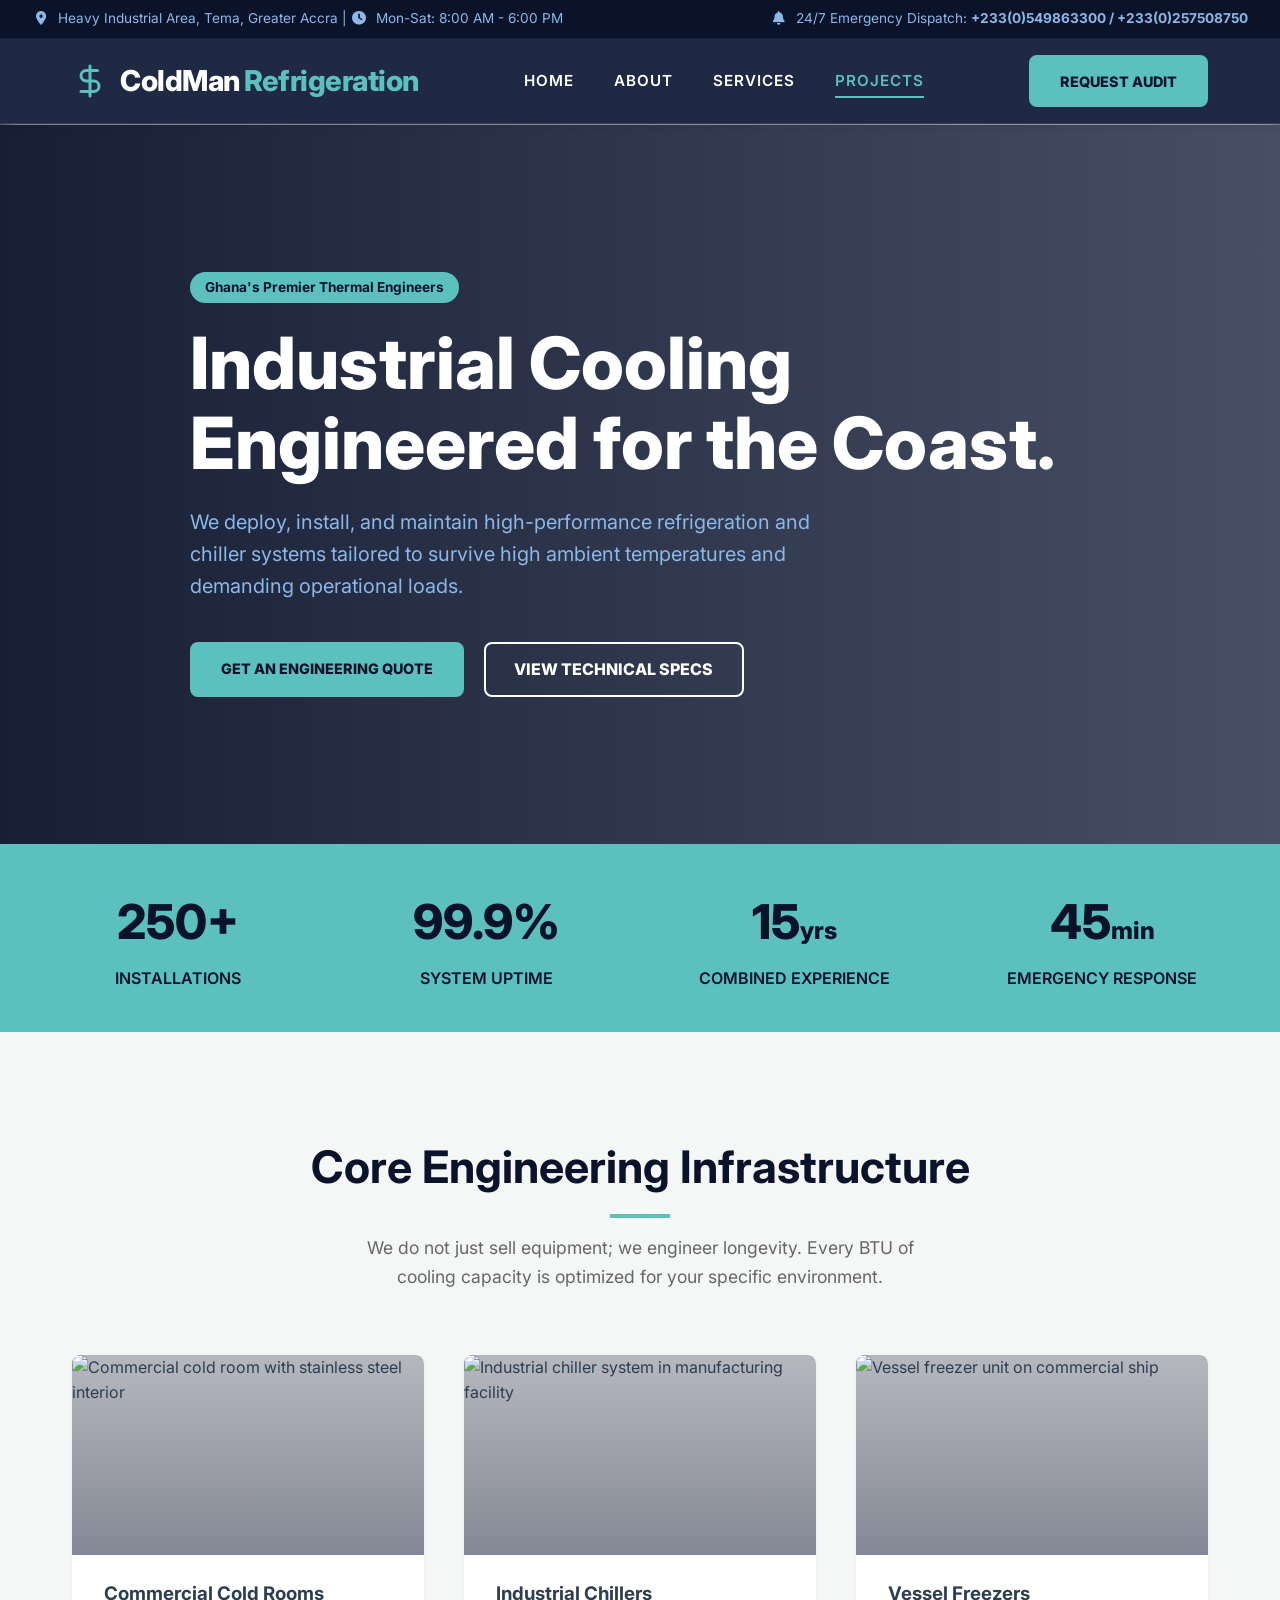
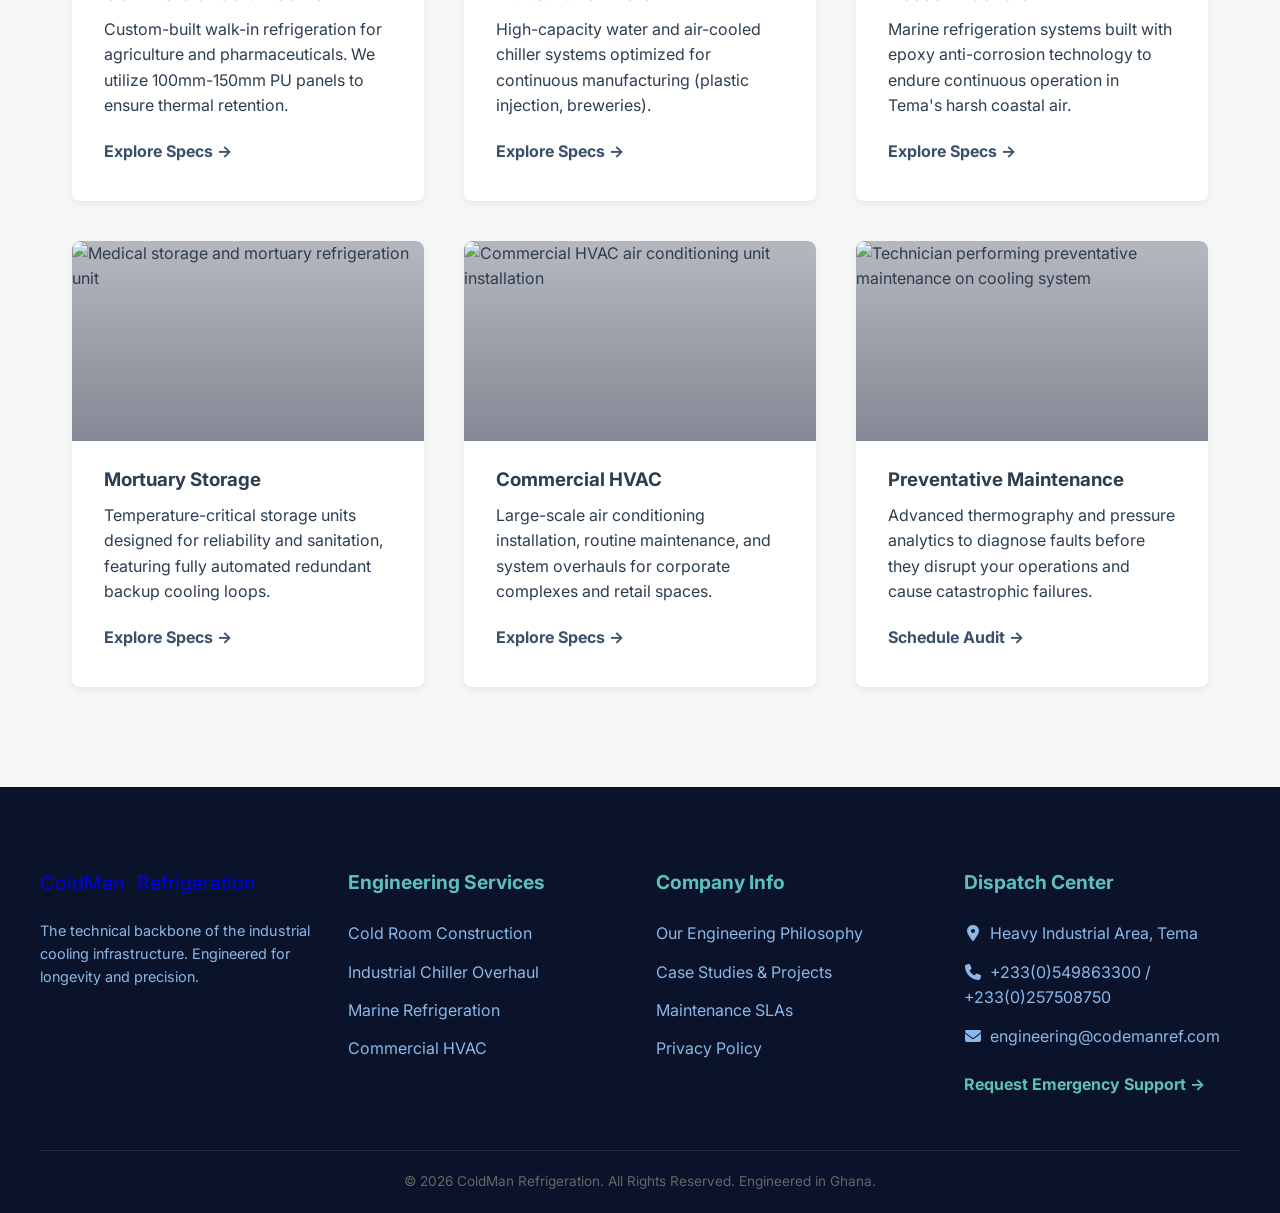
==== index.html @ a2347cdd "changes to the logo and navigation links across all pages to ensure consistency and proper styling. " ====
<!DOCTYPE html>
<html lang="en">
<head>
    <meta charset="UTF-8">
    <meta name="viewport" content="width=device-width, initial-scale=1.0">
    <meta name="description" content="Top-tier commercial cooling and industrial refrigeration engineering in Tema, Ghana.">
    <title>ColdMan Refrigeration | Top-Tier Cooling</title>
    <link rel="stylesheet" href="style.css">
    <link rel="stylesheet" href="https://cdnjs.cloudflare.com/ajax/libs/font-awesome/6.5.1/css/all.min.css">
</head>
<body>

    <div class="topbar">
        <div><i class="fa-solid fa-location-dot inline-icon"></i>Heavy Industrial Area, Tema, Greater Accra | <i class="fa-solid fa-clock inline-icon"></i>Mon-Sat: 8:00 AM - 6:00 PM</div>
        <div><i class="fa-solid fa-bell inline-icon"></i>24/7 Emergency Dispatch: <strong>+233(0)549863300 / +233(0)257508750</strong></div>
    </div>

    <header>
        <div class="nav-container">
            <a href="index.html" class="logo logo-primary">
                <svg class="logo-icon" viewBox="0 0 24 24" fill="none" stroke="var(--highlight)" stroke-width="2" stroke-linecap="round" stroke-linejoin="round"><path d="M12 2v20M17 5H9.5a3.5 3.5 0 0 0 0 7h5a3.5 3.5 0 0 1 0 7H6"/></svg>
                <span class="logo-text">ColdMan<span class="logo-accent">Refrigeration</span></span>
            </a>
            <nav class="nav-links">
                <a href="index.html">Home</a>
                <a href="about.html">About</a>
                <a href="services.html">Services</a>
                <a href="projects.html" class="active">Projects</a>
            </nav>
            <a href="contact.html" class="btn-primary">Request Audit</a>
        </div>
    </header>

    <section class="hero" style="min-height: 80vh; position: relative; display: flex; align-items: center; overflow: hidden;">
        
        <!-- Dark Overlay -->
        <div class="hero-overlay"></div>
        
        <div class="container animate-fade-in" style="padding: 0 2rem; color: var(--text-light); position: relative; z-index: 2;">
            <span style="background: var(--highlight); color: var(--bg-dark); padding: 5px 15px; border-radius: 20px; font-weight: bold; font-size: 0.85rem; margin-bottom: 20px; display: inline-block;">Ghana's Premier Thermal Engineers</span>
            <h1 style="font-size: 4.5rem; line-height: 1.1; font-weight: 800; margin-bottom: 1.5rem; max-width: 900px;">Industrial Cooling Engineered for the Coast.</h1>
            <p style="font-size: 1.25rem; color: var(--text-muted); max-width: 650px; margin-bottom: 2.5rem;">We deploy, install, and maintain high-performance refrigeration and chiller systems tailored to survive high ambient temperatures and demanding operational loads.</p>
            <div style="display: flex; gap: 20px; flex-wrap: wrap;">
                <a href="contact.html" class="btn-primary">Get an Engineering Quote</a>
                <a href="services.html" class="btn-secondary">View Technical Specs</a>
            </div>
        </div>
    </section>

    <section style="background-color: var(--highlight); color: var(--bg-dark); padding: 40px 0;">
        <div class="container grid-4 text-center">
            <div>
                <h2 style="font-size: 3rem; font-weight: 800; margin-bottom: 5px;">250+</h2>
                <p style="font-weight: 600; text-transform: uppercase;">Installations</p>
            </div>
            <div>
                <h2 style="font-size: 3rem; font-weight: 800; margin-bottom: 5px;">99.9%</h2>
                <p style="font-weight: 600; text-transform: uppercase;">System Uptime</p>
            </div>
            <div>
                <h2 style="font-size: 3rem; font-weight: 800; margin-bottom: 5px;">15<span style="font-size: 1.5rem;">yrs</span></h2>
                <p style="font-weight: 600; text-transform: uppercase;">Combined Experience</p>
            </div>
            <div>
                <h2 style="font-size: 3rem; font-weight: 800; margin-bottom: 5px;">45<span style="font-size: 1.5rem;">min</span></h2>
                <p style="font-weight: 600; text-transform: uppercase;">Emergency Response</p>
            </div>
        </div>
    </section>

    <section class="section-padding container">
        <div class="section-header">
            <h2>Core Engineering Infrastructure</h2>
            <p style="color: #666; font-size: 1.1rem; max-width: 600px; margin: 0 auto;">We do not just sell equipment; we engineer longevity. Every BTU of cooling capacity is optimized for your specific environment.</p>
        </div>
        
        <div class="grid-3">
            <article class="service-card service-card-with-image">
                <div class="service-image-wrapper">
                    <img src="https://images.unsplash.com/photo-1584568694244-14fbdf83bd30?ixlib=rb-4.0.3&auto=format&fit=crop&w=500&q=60" alt="Commercial cold room with stainless steel interior">
                </div>
                <h3>Commercial Cold Rooms</h3>
                <p style="flex-grow: 1;">Custom-built walk-in refrigeration for agriculture and pharmaceuticals. We utilize 100mm-150mm PU panels to ensure thermal retention.</p>
                <a href="services.html#coldrooms" style="color: var(--accent-blue); font-weight: bold; text-decoration: none; margin-top: 20px; display: inline-block;">Explore Specs &rarr;</a>
            </article>
            
            <article class="service-card service-card-with-image">
                <div class="service-image-wrapper">
                    <img src="https://images.unsplash.com/photo-1581092916550-e323be2ae537?ixlib=rb-4.0.3&auto=format&fit=crop&w=500&q=60" alt="Industrial chiller system in manufacturing facility">
                </div>
                <h3>Industrial Chillers</h3>
                <p style="flex-grow: 1;">High-capacity water and air-cooled chiller systems optimized for continuous manufacturing (plastic injection, breweries).</p>
                <a href="services.html#chillers" style="color: var(--accent-blue); font-weight: bold; text-decoration: none; margin-top: 20px; display: inline-block;">Explore Specs &rarr;</a>
            </article>
            
            <article class="service-card service-card-with-image">
                <div class="service-image-wrapper">
                    <img src="https://images.unsplash.com/photo-1586834985259-efbb4cef6e2b?ixlib=rb-4.0.3&auto=format&fit=crop&w=500&q=60" alt="Vessel freezer unit on commercial ship">
                </div>
                <h3>Vessel Freezers</h3>
                <p style="flex-grow: 1;">Marine refrigeration systems built with epoxy anti-corrosion technology to endure continuous operation in Tema's harsh coastal air.</p>
                <a href="services.html#marine" style="color: var(--accent-blue); font-weight: bold; text-decoration: none; margin-top: 20px; display: inline-block;">Explore Specs &rarr;</a>
            </article>

            <article class="service-card service-card-with-image">
                <div class="service-image-wrapper">
                    <img src="https://images.unsplash.com/photo-1576091160399-112ba8d25d1d?ixlib=rb-4.0.3&auto=format&fit=crop&w=500&q=60" alt="Medical storage and mortuary refrigeration unit">
                </div>
                <h3>Mortuary Storage</h3>
                <p style="flex-grow: 1;">Temperature-critical storage units designed for reliability and sanitation, featuring fully automated redundant backup cooling loops.</p>
                <a href="services.html#mortuary" style="color: var(--accent-blue); font-weight: bold; text-decoration: none; margin-top: 20px; display: inline-block;">Explore Specs &rarr;</a>
            </article>

            <article class="service-card service-card-with-image">
                <div class="service-image-wrapper">
                    <img src="https://images.unsplash.com/photo-1585771724684-38269d6639fd?ixlib=rb-4.0.3&auto=format&fit=crop&w=500&q=60" alt="Commercial HVAC air conditioning unit installation">
                </div>
                <h3>Commercial HVAC</h3>
                <p style="flex-grow: 1;">Large-scale air conditioning installation, routine maintenance, and system overhauls for corporate complexes and retail spaces.</p>
                <a href="services.html#hvac" style="color: var(--accent-blue); font-weight: bold; text-decoration: none; margin-top: 20px; display: inline-block;">Explore Specs &rarr;</a>
            </article>

            <article class="service-card service-card-with-image">
                <div class="service-image-wrapper">
                    <img src="https://images.unsplash.com/photo-1581092162692-8644c7c60df7?ixlib=rb-4.0.3&auto=format&fit=crop&w=500&q=60" alt="Technician performing preventative maintenance on cooling system">
                </div>
                <h3>Preventative Maintenance</h3>
                <p style="flex-grow: 1;">Advanced thermography and pressure analytics to diagnose faults before they disrupt your operations and cause catastrophic failures.</p>
                <a href="contact.html" style="color: var(--accent-blue); font-weight: bold; text-decoration: none; margin-top: 20px; display: inline-block;">Schedule Audit &rarr;</a>
            </article>
        </div>
    </section>

    <footer class="fat-footer">
        <div class="container grid-4 footer-top">
            <div style="grid-column: span 1;">
                <a href="index.html" class="logo" style="margin-bottom: 20px;">ColdMan<span>Refrigeration</span></a>
                <p style="color: var(--text-muted); font-size: 0.9rem;">The technical backbone of the industrial cooling infrastructure. Engineered for longevity and precision.</p>
            </div>
            
            <div class="footer-lists">
                <h4>Engineering Services</h4>
                <ul>
                    <li><a href="services.html#coldrooms">Cold Room Construction</a></li>
                    <li><a href="services.html#chillers">Industrial Chiller Overhaul</a></li>
                    <li><a href="services.html#marine">Marine Refrigeration</a></li>
                    <li><a href="services.html#hvac">Commercial HVAC</a></li>
                </ul>
            </div>

            <div class="footer-lists">
                <h4>Company Info</h4>
                <ul>
                    <li><a href="about.html">Our Engineering Philosophy</a></li>
                    <li><a href="projects.html">Case Studies & Projects</a></li>
                    <li><a href="terms.html">Maintenance SLAs</a></li>
                    <li><a href="privacy.html">Privacy Policy</a></li>
                </ul>
            </div>

            <div class="footer-lists">
                <h4>Dispatch Center</h4>
                <ul>
                    <li style="color: var(--text-muted);"><i class="fa-solid fa-location-dot inline-icon"></i>Heavy Industrial Area, Tema</li>
                    <li style="color: var(--text-muted);"><i class="fa-solid fa-phone inline-icon"></i>+233(0)549863300 / +233(0)257508750</li>
                    <li style="color: var(--text-muted);"><i class="fa-solid fa-envelope inline-icon"></i>engineering@codemanref.com</li>
                    <li><a href="contact.html" style="color: var(--highlight); font-weight: bold; display: inline-block; margin-top: 10px;">Request Emergency Support &rarr;</a></li>
                </ul>
            </div>
        </div>
        <div class="container text-center" style="font-size: 0.85rem; color: #666;">
            <p>&copy; 2026 ColdMan Refrigeration. All Rights Reserved. Engineered in Ghana.</p>
        </div>
    </footer>

    <script>
        // Hero Image Slider Auto-Rotate
        let currentSlide = 0;
        const slides = document.querySelectorAll('.hero-slide');
        const totalSlides = slides.length;

        function showSlide(n) {
            slides.forEach(slide => slide.classList.remove('active'));
            slides[n].classList.add('active');
        }

        function nextSlide() {
            currentSlide = (currentSlide + 1) % totalSlides;
            showSlide(currentSlide);
        }

        // Initialize first slide as active
        showSlide(0);

        // Auto-rotate every 5 seconds
        setInterval(nextSlide, 5000);
    </script>

</body>
</html>
---- style.css ----
/* ==========================================================================
   ColdMan Refrigeration - Master Stylesheet
   ========================================================================== */

@import url('https://fonts.googleapis.com/css2?family=Inter:wght@300;400;600;800&family=Roboto+Mono:wght@400;700&display=swap');

:root {
    /* Color Palette */
    --bg-dark: #0B132B;
    --bg-panel: #1C2541;
    --accent-blue: #3A506B;
    --highlight: #5BC0BE;
    --highlight-hover: #4eb0ae;
    --text-light: #FFFFFF;
    --text-muted: #8bb8e8;
    --bg-light: #f4f7f6;
    --text-dark: #2c3e50;
    --danger: #e74c3c;
    --success: #2ecc71;

    /* Typography */
    --font-primary: 'Inter', sans-serif;
    --font-mono: 'Roboto Mono', monospace;

    /* Layout & Transitions */
    --transition: all 0.3s cubic-bezier(0.25, 0.8, 0.25, 1);
    --radius: 8px;
    --shadow-sm: 0 4px 6px rgba(0,0,0,0.05);
    --shadow-md: 0 10px 30px rgba(0,0,0,0.1);
}

/* --- Base Reset & Accessibility --- */
*, *::before, *::after {
    margin: 0;
    padding: 0;
    box-sizing: border-box;
}

html {
    scroll-behavior: smooth;
}

body {
    font-family: var(--font-primary);
    background-color: var(--bg-light);
    color: var(--text-dark);
    line-height: 1.6;
    overflow-x: hidden;
}

/* Custom Scrollbar */
::-webkit-scrollbar { width: 10px; }
::-webkit-scrollbar-track { background: var(--bg-light); }
::-webkit-scrollbar-thumb { background: var(--accent-blue); border-radius: 5px; }
::-webkit-scrollbar-thumb:hover { background: var(--bg-panel); }

/* --- Topbar & Navigation --- */
.topbar {
    background-color: var(--bg-dark);
    color: var(--text-muted);
    font-size: 0.85rem;
    padding: 8px 2rem;
    display: flex;
    justify-content: space-between;
    border-bottom: 1px solid rgba(255,255,255,0.05);
}

header {
    background-color: rgba(28, 37, 65, 0.98);
    backdrop-filter: blur(10px);
    position: sticky;
    width: 100%;
    top: 0;
    z-index: 1000;
    border-bottom: 1px solid rgba(255, 255, 255, 0.1);
    box-shadow: var(--shadow-sm);
}

.nav-container {
    max-width: 1200px;
    margin: 0 auto;
    padding: 1rem 2rem;
    display: flex;
    justify-content: space-between;
    align-items: center;
    gap: 1.5rem;
}

/* --- Logo Styling --- */
.logo {
    display: flex;
    align-items: center;
    gap: 0.75rem;
    text-decoration: none;
    transition: var(--transition);
    flex-shrink: 0;
}

.logo-primary {
    font-size: 1.8rem;
    font-weight: 800;
    color: var(--text-light);
    letter-spacing: -0.5px;
}

.logo:hover {
    opacity: 0.85;
}

.logo-icon {
    width: 36px;
    height: 36px;
    flex-shrink: 0;
    display: flex;
    align-items: center;
    justify-content: center;
}

.logo-text {
    display: flex;
    align-items: center;
    white-space: nowrap;
}

.logo-accent {
    color: var(--highlight);
    margin-left: 0.3rem;
}

/* Image-based logo support */
.header-logo {
    max-height: 50px;
    width: auto;
    object-fit: contain;
    display: block;
}

.nav-links {
    display: flex;
    gap: 2.5rem;
}

.nav-links a {
    color: var(--text-light);
    text-decoration: none;
    font-weight: 600;
    font-size: 0.95rem;
    text-transform: uppercase;
    letter-spacing: 1px;
    position: relative;
    transition: var(--transition);
}

.nav-links a::after {
    content: '';
    position: absolute;
    width: 0;
    height: 2px;
    bottom: -5px;
    left: 0;
    background-color: var(--highlight);
    transition: var(--transition);
}

.nav-links a:hover::after, .nav-links a.active::after { width: 100%; }
.nav-links a:hover, .nav-links a.active { color: var(--highlight); }

/* --- Buttons --- */
.btn-primary {
    background-color: var(--highlight);
    color: var(--bg-dark);
    padding: 0.8rem 1.8rem;
    border-radius: var(--radius);
    text-decoration: none;
    font-weight: 800;
    text-transform: uppercase;
    font-size: 0.9rem;
    transition: var(--transition);
    border: 2px solid var(--highlight);
    cursor: pointer;
    display: inline-block;
}

.btn-primary:hover {
    background-color: transparent;
    color: var(--highlight);
    transform: translateY(-2px);
    box-shadow: 0 4px 15px rgba(91, 192, 190, 0.3);
}

.btn-secondary {
    background-color: transparent;
    color: var(--text-light);
    padding: 0.8rem 1.8rem;
    border-radius: var(--radius);
    text-decoration: none;
    font-weight: 800;
    text-transform: uppercase;
    border: 2px solid var(--text-light);
    transition: var(--transition);
}

.btn-secondary:hover {
    background-color: var(--text-light);
    color: var(--bg-dark);
}
.inline-icon {
    display: inline-block;
    width: 1.1rem;
    margin-right: 0.5rem;
    text-align: center;
}
/* --- Layout & Utilities --- */
.section-padding { padding: 100px 2rem; }
.container { max-width: 1200px; margin: 0 auto; }
.text-center { text-align: center; }
.mt-2 { margin-top: 2rem; }
.mb-2 { margin-bottom: 2rem; }

.section-header {
    text-align: center;
    margin-bottom: 4rem;
    max-width: 800px;
    margin-left: auto;
    margin-right: auto;
}

.section-header h2 {
    font-size: 2.8rem;
    color: var(--bg-dark);
    margin-bottom: 1rem;
    position: relative;
    padding-bottom: 15px;
}

.section-header h2::after {
    content: '';
    position: absolute;
    bottom: 0;
    left: 50%;
    transform: translateX(-50%);
    width: 60px;
    height: 4px;
    background-color: var(--highlight);
}

/* --- Grids & Cards --- */
.grid-2 { display: grid; grid-template-columns: repeat(2, 1fr); gap: 3rem; }
.grid-3 { display: grid; grid-template-columns: repeat(auto-fit, minmax(320px, 1fr)); gap: 2.5rem; align-items: start; justify-items: stretch; }
.grid-4 { display: grid; grid-template-columns: repeat(auto-fit, minmax(250px, 1fr)); gap: 2rem; }

.project-image-wrapper {
    overflow: hidden;
    border-radius: var(--radius);
    position: relative;
}

.project-image-wrapper img {
    width: 100%;
    height: auto;
    display: block;
    object-fit: cover;
}

.services-grid {
    display: flex;
    gap: 50px;
    align-items: flex-start;
}

.service-card {
    background: #ffffff;
    padding: 3rem 2rem;
    border-radius: var(--radius);
    box-shadow: var(--shadow-sm);
    transition: var(--transition);
    border-bottom: 4px solid transparent;
    height: 100%;
    display: flex;
    flex-direction: column;
}

.service-card:hover {
    transform: translateY(-10px);
    border-bottom: 4px solid var(--highlight);
    box-shadow: var(--shadow-md);
}

.service-icon {
    font-size: 3.5rem;
    margin-bottom: 1.5rem;
    color: var(--accent-blue);
}

/* --- Service Cards with Images --- */
.service-card-with-image {
    padding: 0;
    overflow: hidden;
    display: flex;
    flex-direction: column;
}

.service-image-wrapper {
    width: 100%;
    height: 200px;
    overflow: hidden;
    border-radius: var(--radius) var(--radius) 0 0;
    display: flex;
    align-items: center;
    justify-content: center;
    background: linear-gradient(to bottom, rgba(11, 19, 43, 0.3), rgba(11, 19, 43, 0.5));
}

.service-image-wrapper img {
    width: 100%;
    height: 100%;
    object-fit: cover;
    transition: var(--transition);
}

.service-card-with-image:hover .service-image-wrapper img {
    transform: scale(1.08);
}

.service-card-with-image h3,
.service-card-with-image p,
.service-card-with-image a {
    padding-left: 2rem;
    padding-right: 2rem;
}

.service-card-with-image h3 {
    padding-top: 1.5rem;
    padding-bottom: 0.5rem;
}

.service-card-with-image p {
    padding-bottom: 0;
}

.service-card-with-image a {
    padding-bottom: 2rem;
}

/* --- Tables (For Technical Specs) --- */
.tech-table {
    width: 100%;
    border-collapse: collapse;
    margin: 2rem 0;
    background: white;
    box-shadow: var(--shadow-sm);
    border-radius: var(--radius);
    overflow: hidden;
}

.tech-table th, .tech-table td {
    padding: 15px 20px;
    text-align: left;
    border-bottom: 1px solid #eee;
}

.tech-table th {
    background-color: var(--bg-dark);
    color: white;
    font-weight: 600;
}

.tech-table tr:hover { background-color: #f9fcfb; }

/* --- Fat Footer --- */
.fat-footer {
    background-color: var(--bg-dark);
    color: var(--text-light);
    padding: 80px 2rem 20px;
}

.footer-top { border-bottom: 1px solid rgba(255,255,255,0.1); padding-bottom: 40px; margin-bottom: 20px; }
.footer-lists h4 { color: var(--highlight); margin-bottom: 1.5rem; font-size: 1.2rem; }
.footer-lists ul { list-style: none; }
.footer-lists li { margin-bottom: 0.8rem; }
.footer-lists a { color: var(--text-muted); text-decoration: none; transition: var(--transition); }
.footer-lists a:hover { color: var(--highlight); padding-left: 5px; }

/* Ensure footer columns are equal width and content wraps correctly */
.fat-footer .grid-4 { grid-template-columns: repeat(4, 1fr); }
.fat-footer .grid-4 > div { min-width: 0; }
.fat-footer .logo { font-size: 1.25rem; margin-bottom: 0.6rem; }

/* --- Hero Slider --- */
.hero-slider {
    position: absolute;
    top: 0;
    left: 0;
    width: 100%;
    height: 100%;
    z-index: 1;
}

.hero-slide {
    position: absolute;
    top: 0;
    left: 0;
    width: 100%;
    height: 100%;
    object-fit: cover;
    opacity: 0;
    transition: opacity 1s ease-in-out;
}

.hero-slide.active {
    opacity: 1;
}

.hero-overlay {
    position: absolute;
    top: 0;
    left: 0;
    width: 100%;
    height: 100%;
    background: linear-gradient(to right, rgba(11, 19, 43, 0.95), rgba(28, 37, 65, 0.8));
    z-index: 1;
}

/* --- Animations --- */
@keyframes fadeIn {
    from { opacity: 0; transform: translateY(20px); }
    to { opacity: 1; transform: translateY(0); }
}

.animate-fade-in {
    animation: fadeIn 1s cubic-bezier(0.25, 0.8, 0.25, 1) forwards;
}

/* --- Responsive Media Queries --- */
@media (max-width: 992px) {
    .logo-primary { font-size: 1.5rem; }
    .logo-icon { width: 32px; height: 32px; }
    .grid-2, .grid-3, .grid-4 { grid-template-columns: 1fr; }
    .section-padding { padding: 70px 1.5rem; }
    .hero { min-height: 65vh; }
    .hero h1 { font-size: 3rem !important; max-width: 100% !important; }
    .hero p { font-size: 1rem !important; max-width: 100% !important; }
    .service-card { padding: 2rem 1.5rem; }
    .service-card h3 { font-size: 1.4rem; }
    .tech-table th, .tech-table td { padding: 12px 14px; }
}

@media (max-width: 768px) {
    .topbar {
        flex-direction: column;
        text-align: center;
        gap: 10px;
        padding: 12px 1rem;
    }

    header .nav-container {
        flex-direction: column;
        align-items: stretch;
        gap: 1rem;
        padding: 1rem;
    }

    .logo-primary {
        font-size: 1.3rem;
        justify-content: center;
    }

    .logo-icon { width: 28px; height: 28px; }

    .logo {
        justify-content: center;
        width: 100%;
    }

    .nav-links {
        display: flex;
        flex-wrap: wrap;
        justify-content: center;
        gap: 0.5rem;
        width: 100%;
        padding: 0;
        margin: 0;
    }

    .nav-links a {
        font-size: 0.9rem;
        padding: 0.55rem 0.75rem;
        border-radius: 999px;
        background: rgba(255,255,255,0.08);
        white-space: nowrap;
    }

    .nav-links a:hover,
    .nav-links a.active {
        background: rgba(91, 192, 190, 0.15);
    }

    .btn-primary,
    .btn-secondary {
        width: 100%;
        text-align: center;
        padding-left: 0;
        padding-right: 0;
    }

    .section-header h2 { font-size: 2rem; }
    .section-header { margin-bottom: 2.5rem; }

    .hero { min-height: 60vh; padding-top: 1rem; padding-bottom: 1rem; }
    .hero-overlay { background: linear-gradient(to top, rgba(11, 19, 43, 0.95), rgba(28, 37, 65, 0.6)); }

    .hero .container { padding: 0 1rem; }
    .hero h1,
    .hero p,
    .section-header p,
    .service-card p,
    .footer-lists li {
        word-break: break-word;
        overflow-wrap: break-word;
    }

    .grid-3 { grid-template-columns: 1fr; gap: 2rem; }
    .grid-3 > article { align-self: stretch; }
    .services-grid { flex-direction: column; gap: 1.5rem; }

    .service-image-wrapper { height: 180px; }

    .fat-footer .grid-4 { grid-template-columns: 1fr; gap: 1.5rem; }
    .fat-footer { padding: 60px 1rem 20px; }
    .footer-top { display: grid; grid-template-columns: 1fr; gap: 2rem; border-bottom: none; padding-bottom: 0; margin-bottom: 0; }
    .fat-footer .logo { margin-bottom: 0.75rem; }
}

@media (max-width: 576px) {
    .logo-primary { font-size: 1.1rem; }
    .logo-icon { width: 24px; height: 24px; }
    .logo-text { font-size: 0.9rem; }
    .nav-links { gap: 0.4rem; }
    .nav-links a { font-size: 0.82rem; padding: 0.5rem 0.7rem; }
    .section-padding { padding: 55px 0.9rem; }
    .hero h1 { font-size: 2.2rem !important; line-height: 1.1; }
    .hero p { font-size: 0.95rem !important; }
    .section-header h2 { font-size: 1.8rem; }
    .grid-2, .grid-3, .grid-4 { gap: 1.25rem; }
    .service-card { padding: 1.3rem 1rem; }
    .service-card h3 { font-size: 1.25rem; }
    .service-image-wrapper { height: 160px; }
    .service-card-with-image h3,
    .service-card-with-image p,
    .service-card-with-image a { padding-left: 1rem; padding-right: 1rem; }
    .footer-lists h4 { font-size: 1.05rem; }
    .fat-footer { padding: 50px 0.9rem 20px; }
    .footer-top { gap: 1.25rem; }
    .footer-lists ul { padding-left: 0; }
}
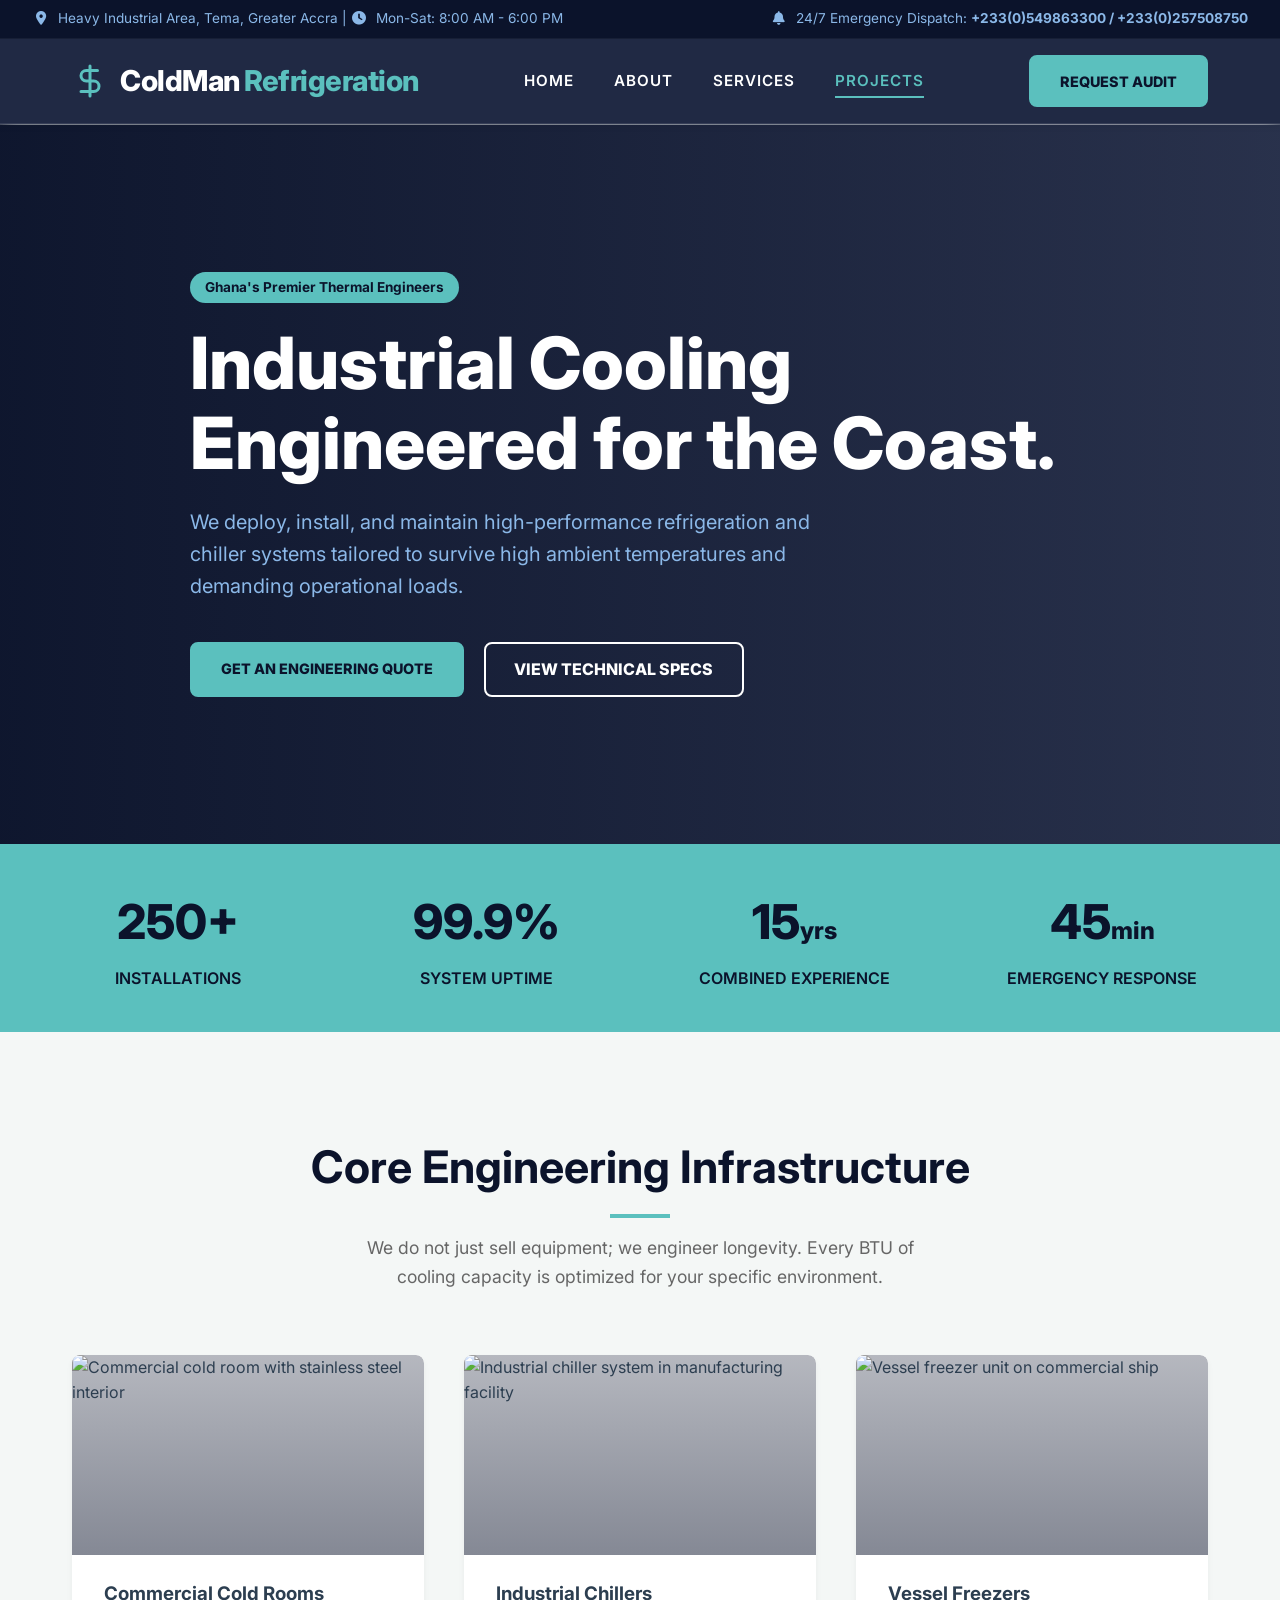
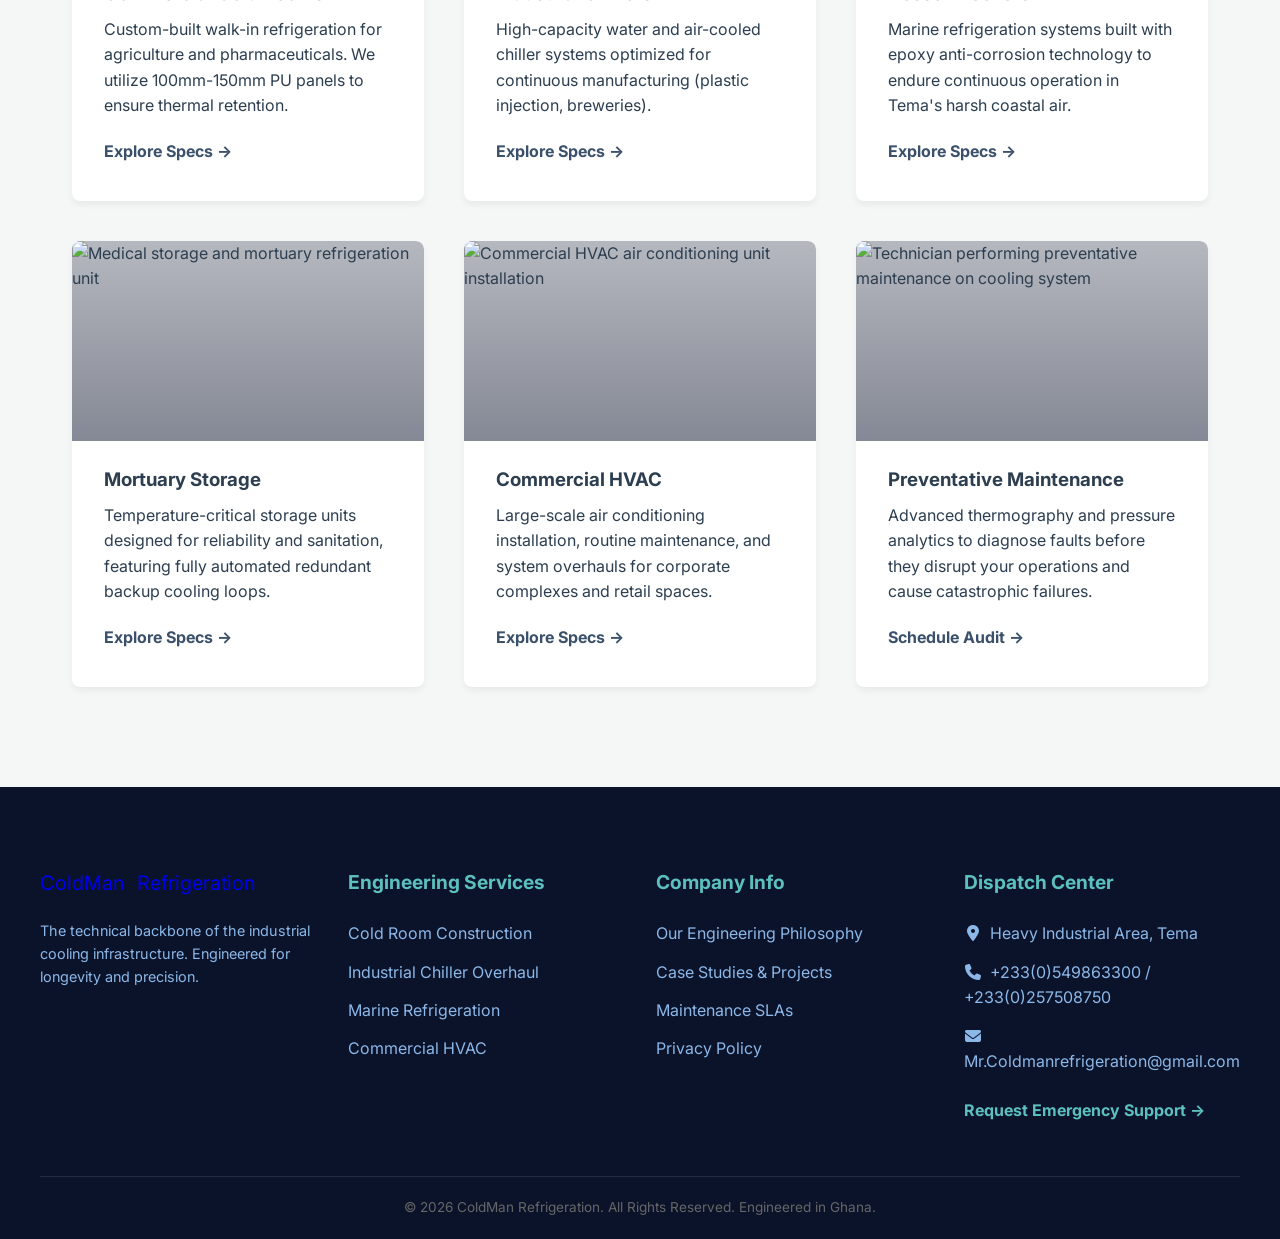
==== commit 42fbab40: "Email info changes" ====
--- a/index.html
+++ b/index.html
@@ -31,7 +31,7 @@
         </div>
     </header>
 
-    <section class="hero" style="min-height: 80vh; position: relative; display: flex; align-items: center; overflow: hidden;">
+    <section class="hero" style="min-height: 80vh; position: relative; display: flex; align-items: center; overflow: hidden; background: linear-gradient(to right, rgba(11, 19, 43, 0.7), rgba(28, 37, 65, 0.7)), url('https://images.unsplash.com/photo-1581092160562-40aa08e78837?ixlib=rb-4.0.3&auto=format&fit=crop&w=1920&q=80') center/cover; background-repeat: no-repeat; background-position: center;">
         
         <!-- Dark Overlay -->
         <div class="hero-overlay"></div>
@@ -163,7 +163,7 @@
                 <ul>
                     <li style="color: var(--text-muted);"><i class="fa-solid fa-location-dot inline-icon"></i>Heavy Industrial Area, Tema</li>
                     <li style="color: var(--text-muted);"><i class="fa-solid fa-phone inline-icon"></i>+233(0)549863300 / +233(0)257508750</li>
-                    <li style="color: var(--text-muted);"><i class="fa-solid fa-envelope inline-icon"></i>engineering@codemanref.com</li>
+                    <li style="color: var(--text-muted);"><i class="fa-solid fa-envelope inline-icon"></i>Mr.Coldmanrefrigeration@gmail.com</li>
                     <li><a href="contact.html" style="color: var(--highlight); font-weight: bold; display: inline-block; margin-top: 10px;">Request Emergency Support &rarr;</a></li>
                 </ul>
             </div>
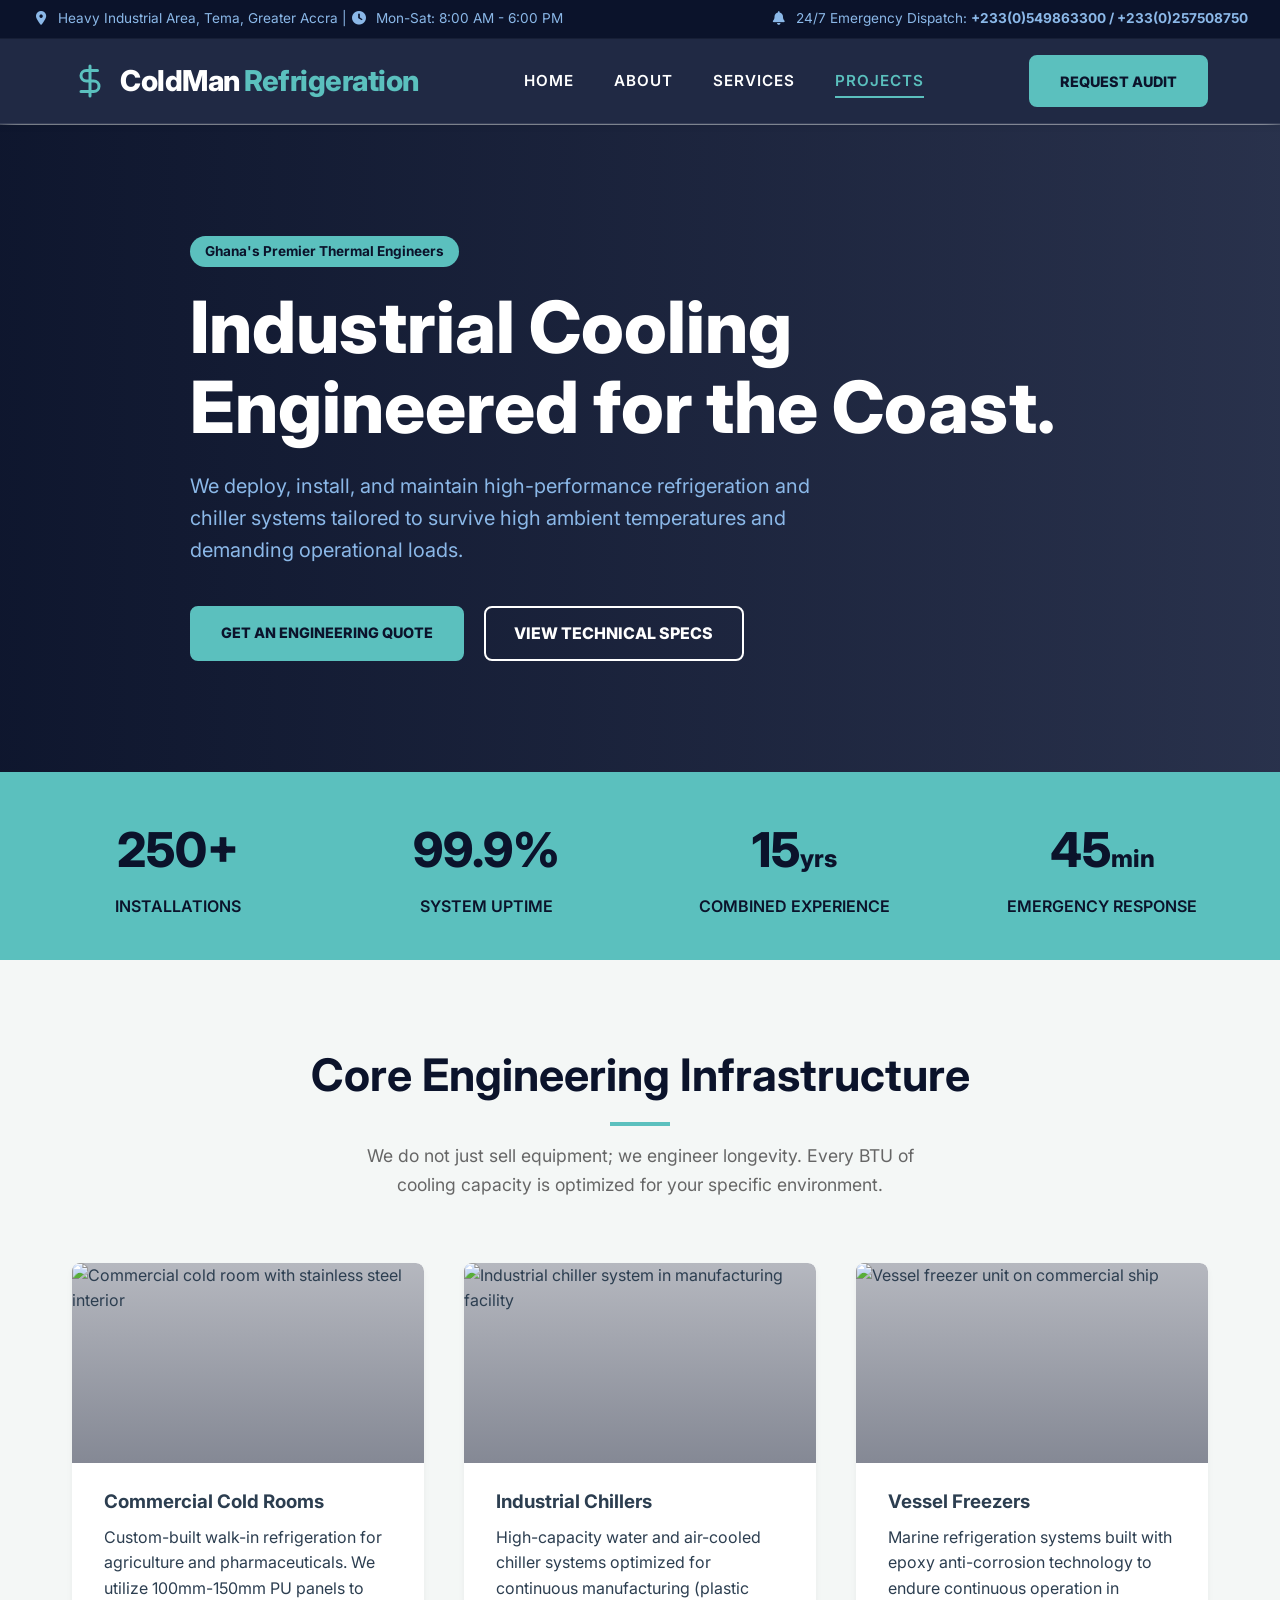
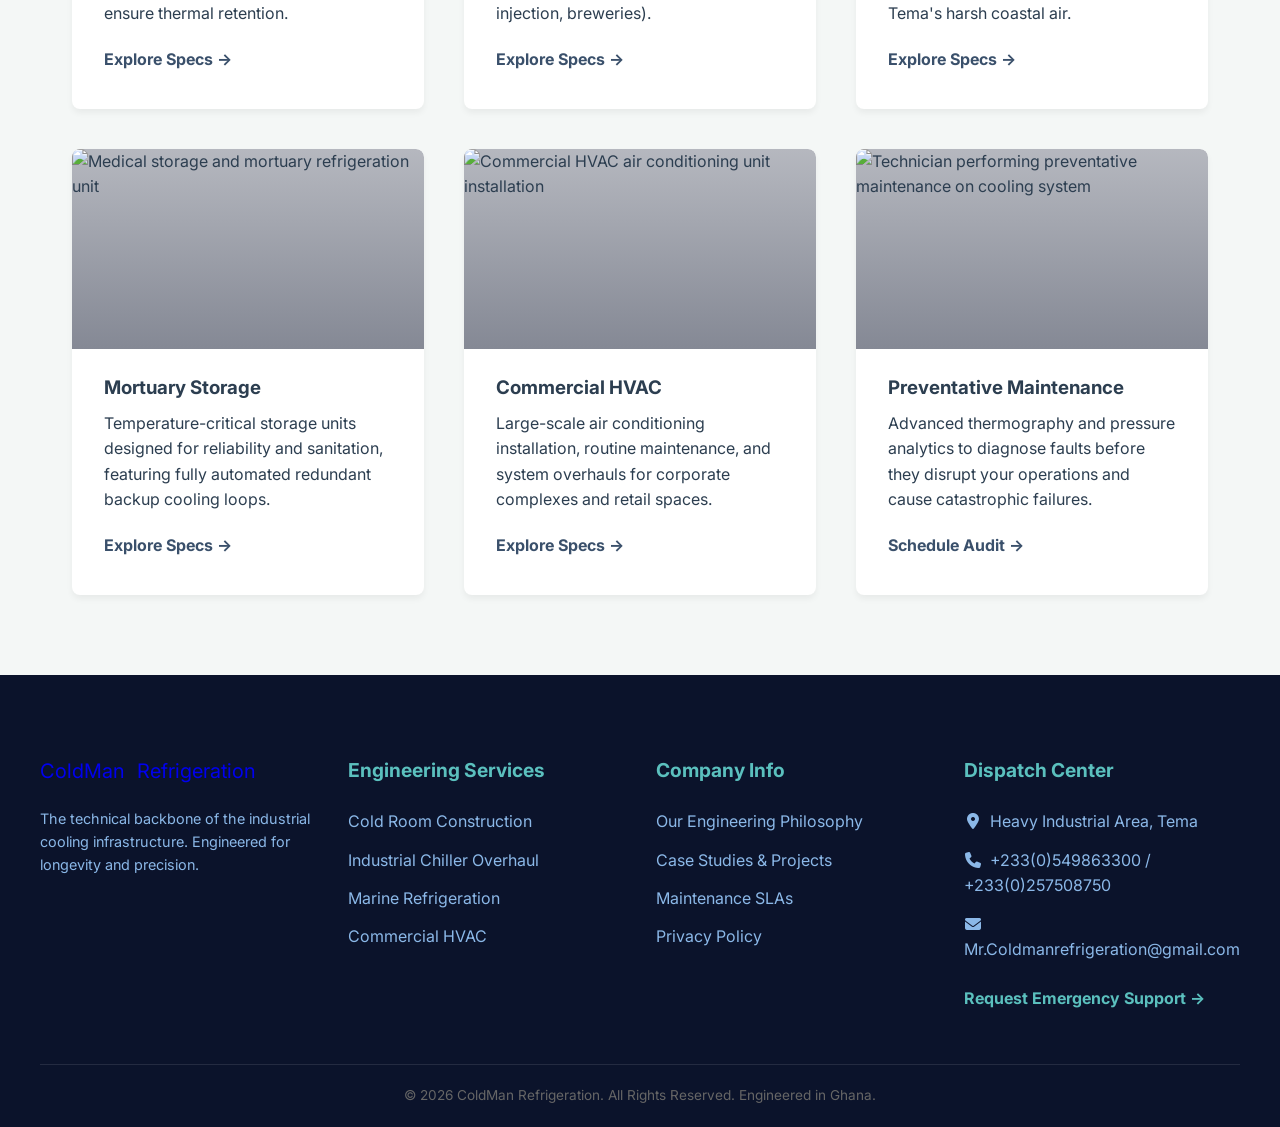
==== commit 6ec68f29: "refined styling" ====
--- a/index.html
+++ b/index.html
@@ -31,7 +31,7 @@
         </div>
     </header>
 
-    <section class="hero" style="min-height: 80vh; position: relative; display: flex; align-items: center; overflow: hidden; background: linear-gradient(to right, rgba(11, 19, 43, 0.7), rgba(28, 37, 65, 0.7)), url('https://images.unsplash.com/photo-1581092160562-40aa08e78837?ixlib=rb-4.0.3&auto=format&fit=crop&w=1920&q=80') center/cover; background-repeat: no-repeat; background-position: center;">
+    <section class="hero" style="background: linear-gradient(to right, rgba(11, 19, 43, 0.7), rgba(28, 37, 65, 0.7)), url('https://images.unsplash.com/photo-1581092160562-40aa08e78837?ixlib=rb-4.0.3&auto=format&fit=crop&w=1920&q=80') center/cover; background-repeat: no-repeat; background-position: center;">
         
         <!-- Dark Overlay -->
         <div class="hero-overlay"></div>
@@ -174,26 +174,36 @@
     </footer>
 
     <script>
-        // Hero Image Slider Auto-Rotate
-        let currentSlide = 0;
-        const slides = document.querySelectorAll('.hero-slide');
-        const totalSlides = slides.length;
-
-        function showSlide(n) {
-            slides.forEach(slide => slide.classList.remove('active'));
-            slides[n].classList.add('active');
-        }
-
-        function nextSlide() {
-            currentSlide = (currentSlide + 1) % totalSlides;
-            showSlide(currentSlide);
-        }
-
-        // Initialize first slide as active
-        showSlide(0);
-
-        // Auto-rotate every 5 seconds
-        setInterval(nextSlide, 5000);
+        // Hero Image Slider Auto-Rotate (guarded)
+        (function(){
+            const slides = document.querySelectorAll('.hero-slide');
+            const totalSlides = slides.length;
+            if (!totalSlides) return; // nothing to do
+
+            let currentSlide = 0;
+
+            function showSlide(n) {
+                slides.forEach(slide => slide.classList.remove('active'));
+                if (slides[n]) slides[n].classList.add('active');
+            }
+
+            function nextSlide() {
+                currentSlide = (currentSlide + 1) % totalSlides;
+                showSlide(currentSlide);
+            }
+
+                // Initialize first slide as active
+                showSlide(0);
+
+                // Auto-rotate only when there's more than one slide
+                if (totalSlides > 1) setInterval(nextSlide, 5000);
+        
+                // Apply theme preview if requested via URL (?theme=freeze)
+                try {
+                    const params = new URLSearchParams(window.location.search);
+                    if (params.get('theme') === 'freeze') document.body.classList.add('freeze-theme');
+                } catch(e) {}
+        })();
     </script>
 
 </body>
--- a/style.css
+++ b/style.css
@@ -28,6 +28,30 @@
     --shadow-sm: 0 4px 6px rgba(0,0,0,0.05);
     --shadow-md: 0 10px 30px rgba(0,0,0,0.1);
 }
+
+    /* --- Freezing / Frost Theme (apply by adding `freeze-theme` to the body) --- */
+    .freeze-theme {
+        --bg-dark: #071428;
+        --bg-panel: #0f2a3f;
+        --accent-blue: #5fb6d6;
+        --highlight: #bfeefb;
+        --highlight-hover: #9fe4f3;
+        --text-light: #f7feff;
+        --text-muted: #9fcbe0;
+        --bg-light: #eaf6fb;
+    }
+
+    /* Subtle frost vignette when freeze-theme is active */
+    .freeze-theme body::before,
+    .freeze-theme::before {
+        content: '';
+        position: fixed;
+        inset: 0;
+        pointer-events: none;
+        background-image: radial-gradient(ellipse at top left, rgba(255,255,255,0.03), transparent 25%), radial-gradient(ellipse at bottom right, rgba(255,255,255,0.02), transparent 20%);
+        mix-blend-mode: screen;
+        z-index: 9998;
+    }
 
 /* --- Base Reset & Accessibility --- */
 *, *::before, *::after {
@@ -212,6 +236,7 @@
 }
 /* --- Layout & Utilities --- */
 .section-padding { padding: 100px 2rem; }
+.section-padding { padding: 80px 2rem; }
 .container { max-width: 1200px; margin: 0 auto; }
 .text-center { text-align: center; }
 .mt-2 { margin-top: 2rem; }
@@ -395,6 +420,14 @@
     height: 100%;
     z-index: 1;
 }
+    .hero-slider {
+        position: absolute;
+        top: 0;
+        left: 0;
+        width: 100%;
+        height: 100%;
+        z-index: 0;
+    }
 
 .hero-slide {
     position: absolute;
@@ -406,6 +439,17 @@
     opacity: 0;
     transition: opacity 1s ease-in-out;
 }
+    .hero-slide {
+        position: absolute;
+        top: 0;
+        left: 0;
+        width: 100%;
+        height: 100%;
+        opacity: 0;
+        transition: opacity 1s ease-in-out;
+        background-size: cover;
+        background-position: center;
+    }
 
 .hero-slide.active {
     opacity: 1;
@@ -420,6 +464,31 @@
     background: linear-gradient(to right, rgba(11, 19, 43, 0.95), rgba(28, 37, 65, 0.8));
     z-index: 1;
 }
+    .hero-overlay {
+        position: absolute;
+        top: 0;
+        left: 0;
+        width: 100%;
+        height: 100%;
+        background: linear-gradient(to right, rgba(11, 19, 43, 0.95), rgba(28, 37, 65, 0.8));
+        z-index: 1;
+        pointer-events: none;
+    }
+
+    /* Base hero layout: prefer CSS-based backgrounds; inline styles still work */
+    .hero {
+        min-height: 72vh;
+        position: relative;
+        display: flex;
+        align-items: center;
+        overflow: hidden;
+        background-size: cover;
+        background-position: center;
+        background-repeat: no-repeat;
+        padding-top: 3.5rem;
+        padding-bottom: 3.5rem;
+    }
+    .hero .container { position: relative; z-index: 2; }
 
 /* --- Animations --- */
 @keyframes fadeIn {
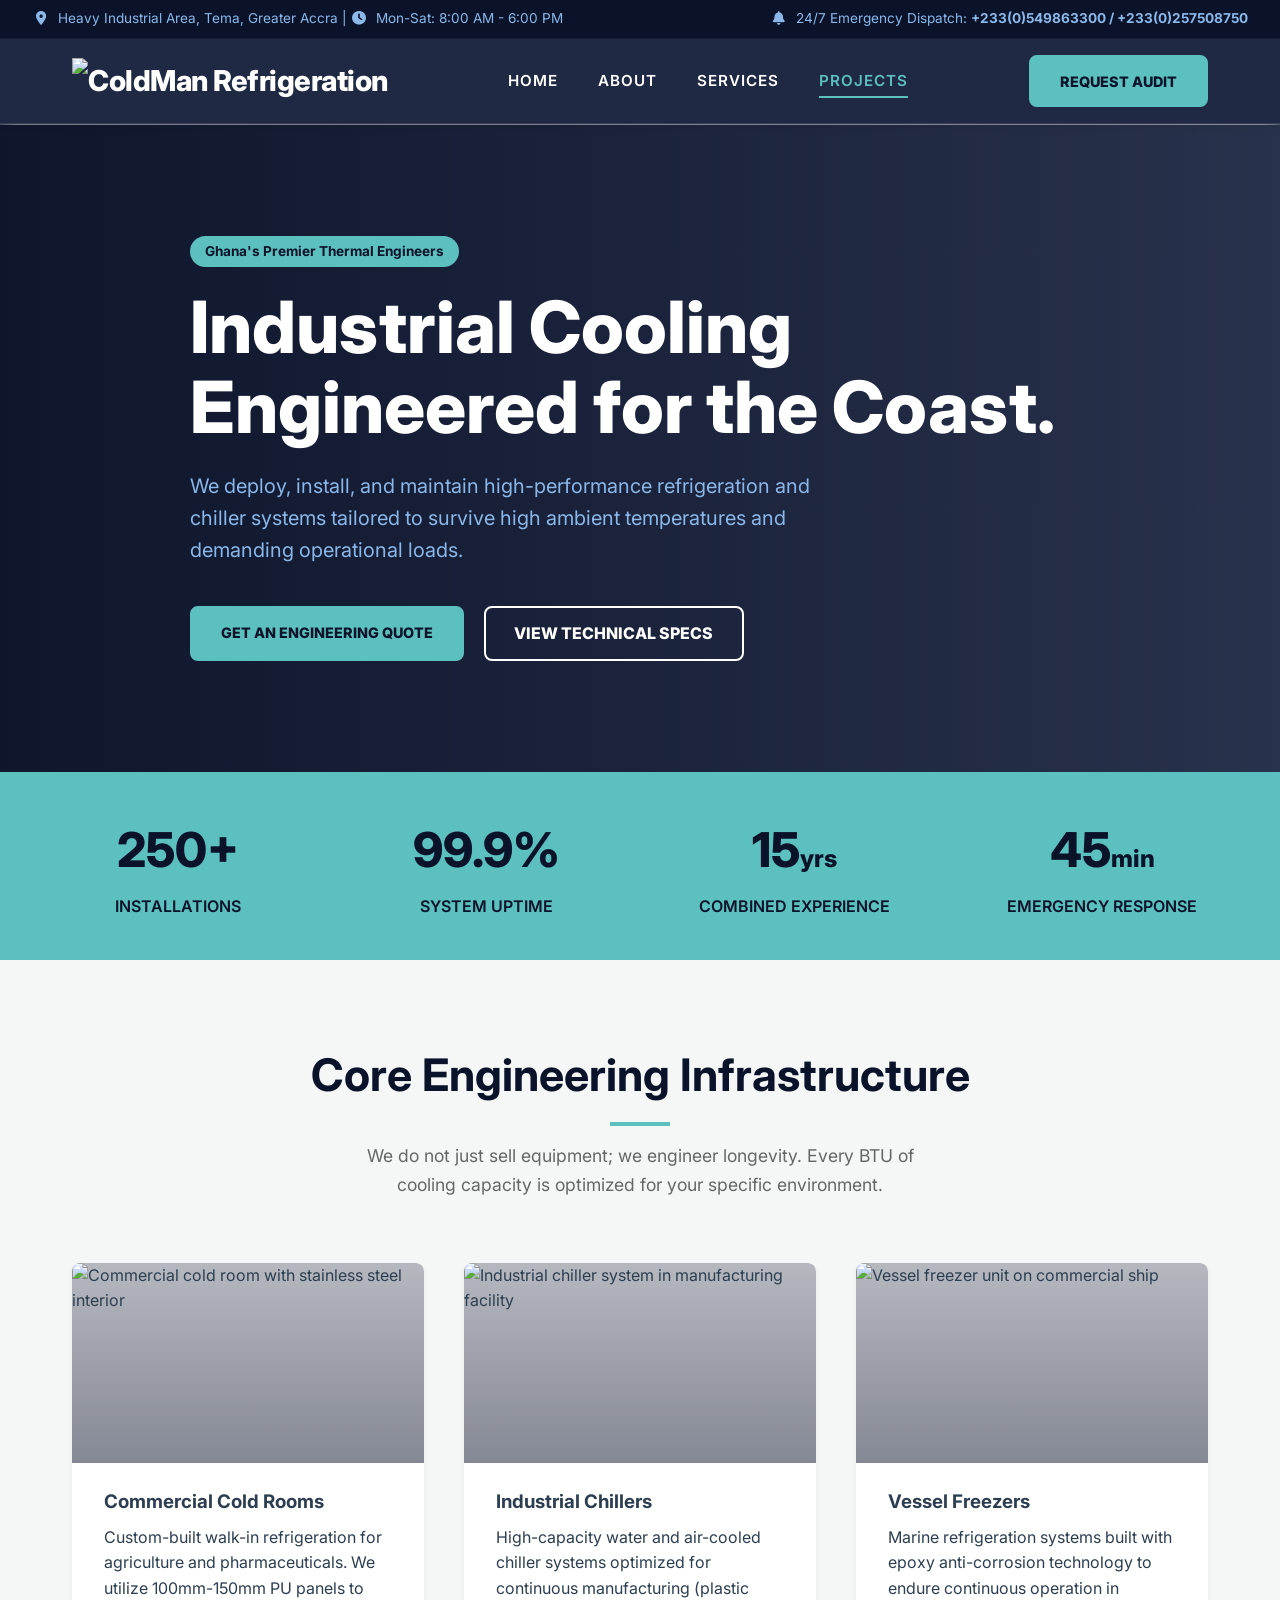
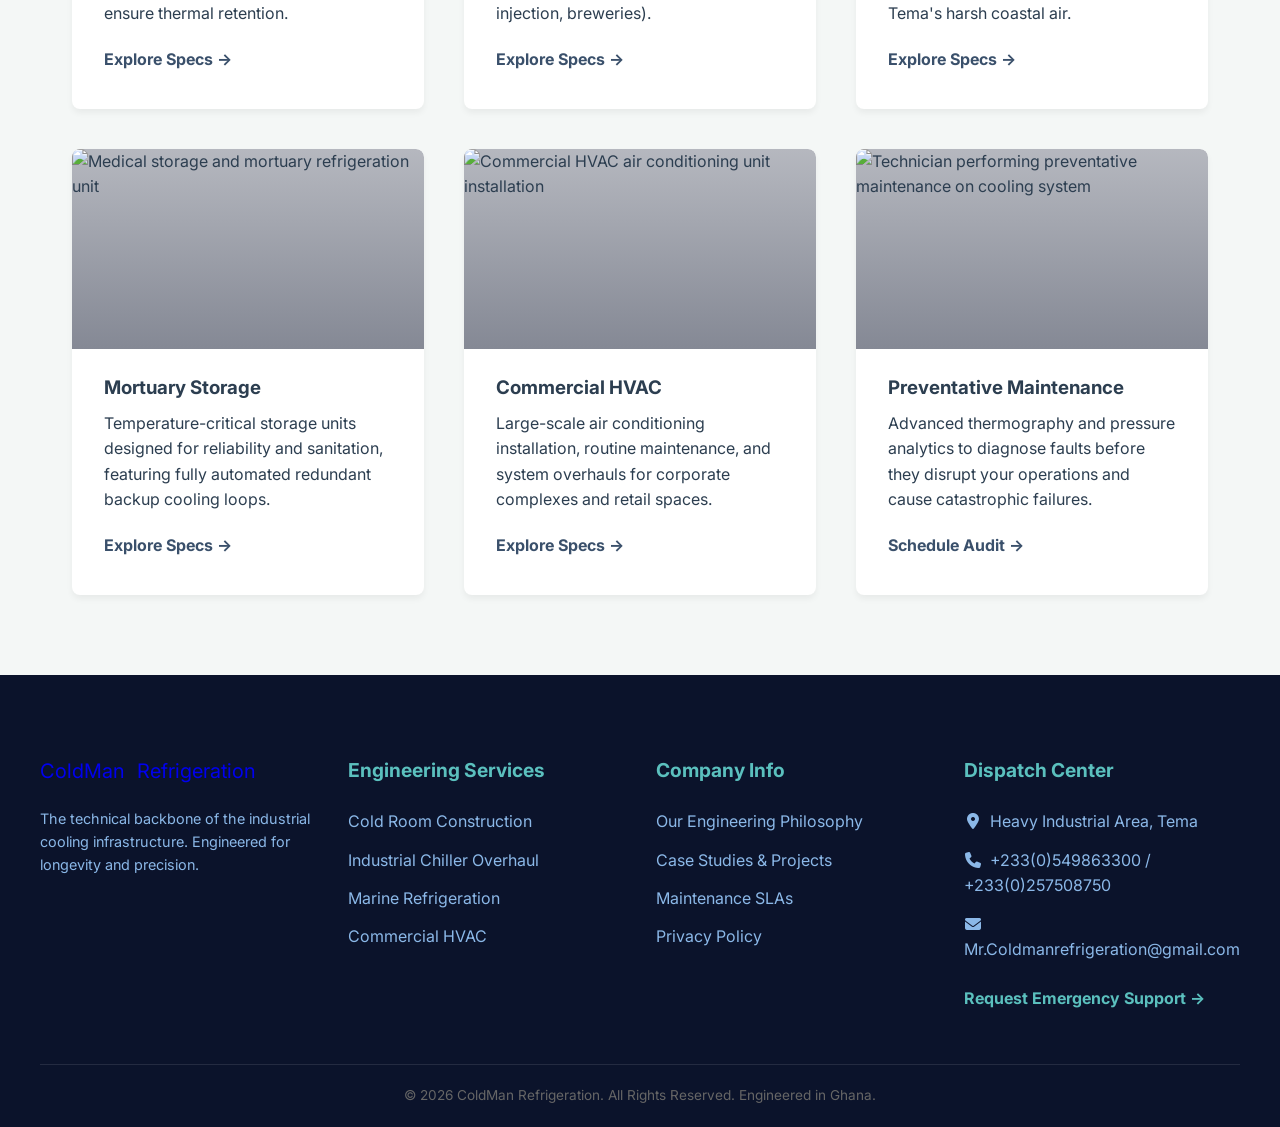
==== commit d52396ad: "added the logo" ====
--- a/index.html
+++ b/index.html
@@ -18,8 +18,7 @@
     <header>
         <div class="nav-container">
             <a href="index.html" class="logo logo-primary">
-                <svg class="logo-icon" viewBox="0 0 24 24" fill="none" stroke="var(--highlight)" stroke-width="2" stroke-linecap="round" stroke-linejoin="round"><path d="M12 2v20M17 5H9.5a3.5 3.5 0 0 0 0 7h5a3.5 3.5 0 0 1 0 7H6"/></svg>
-                <span class="logo-text">ColdMan<span class="logo-accent">Refrigeration</span></span>
+                <img src="images/coldman-logo.png" alt="ColdMan Refrigeration" class="header-logo">
             </a>
             <nav class="nav-links">
                 <a href="index.html">Home</a>
--- a/style.css
+++ b/style.css
@@ -128,7 +128,8 @@
 }
 
 .logo:hover {
-    opacity: 0.85;
+    opacity: 0.9;
+    transform: translateY(-2px);
 }
 
 .logo-icon {
@@ -153,10 +154,12 @@
 
 /* Image-based logo support */
 .header-logo {
-    max-height: 50px;
+    max-height: 55px;
     width: auto;
+    height: auto;
     object-fit: contain;
     display: block;
+    flex-shrink: 0;
 }
 
 .nav-links {
@@ -504,6 +507,7 @@
 @media (max-width: 992px) {
     .logo-primary { font-size: 1.5rem; }
     .logo-icon { width: 32px; height: 32px; }
+    .header-logo { max-height: 48px; }
     .grid-2, .grid-3, .grid-4 { grid-template-columns: 1fr; }
     .section-padding { padding: 70px 1.5rem; }
     .hero { min-height: 65vh; }
@@ -535,6 +539,8 @@
     }
 
     .logo-icon { width: 28px; height: 28px; }
+    
+    .header-logo { max-height: 45px; }
 
     .logo {
         justify-content: center;
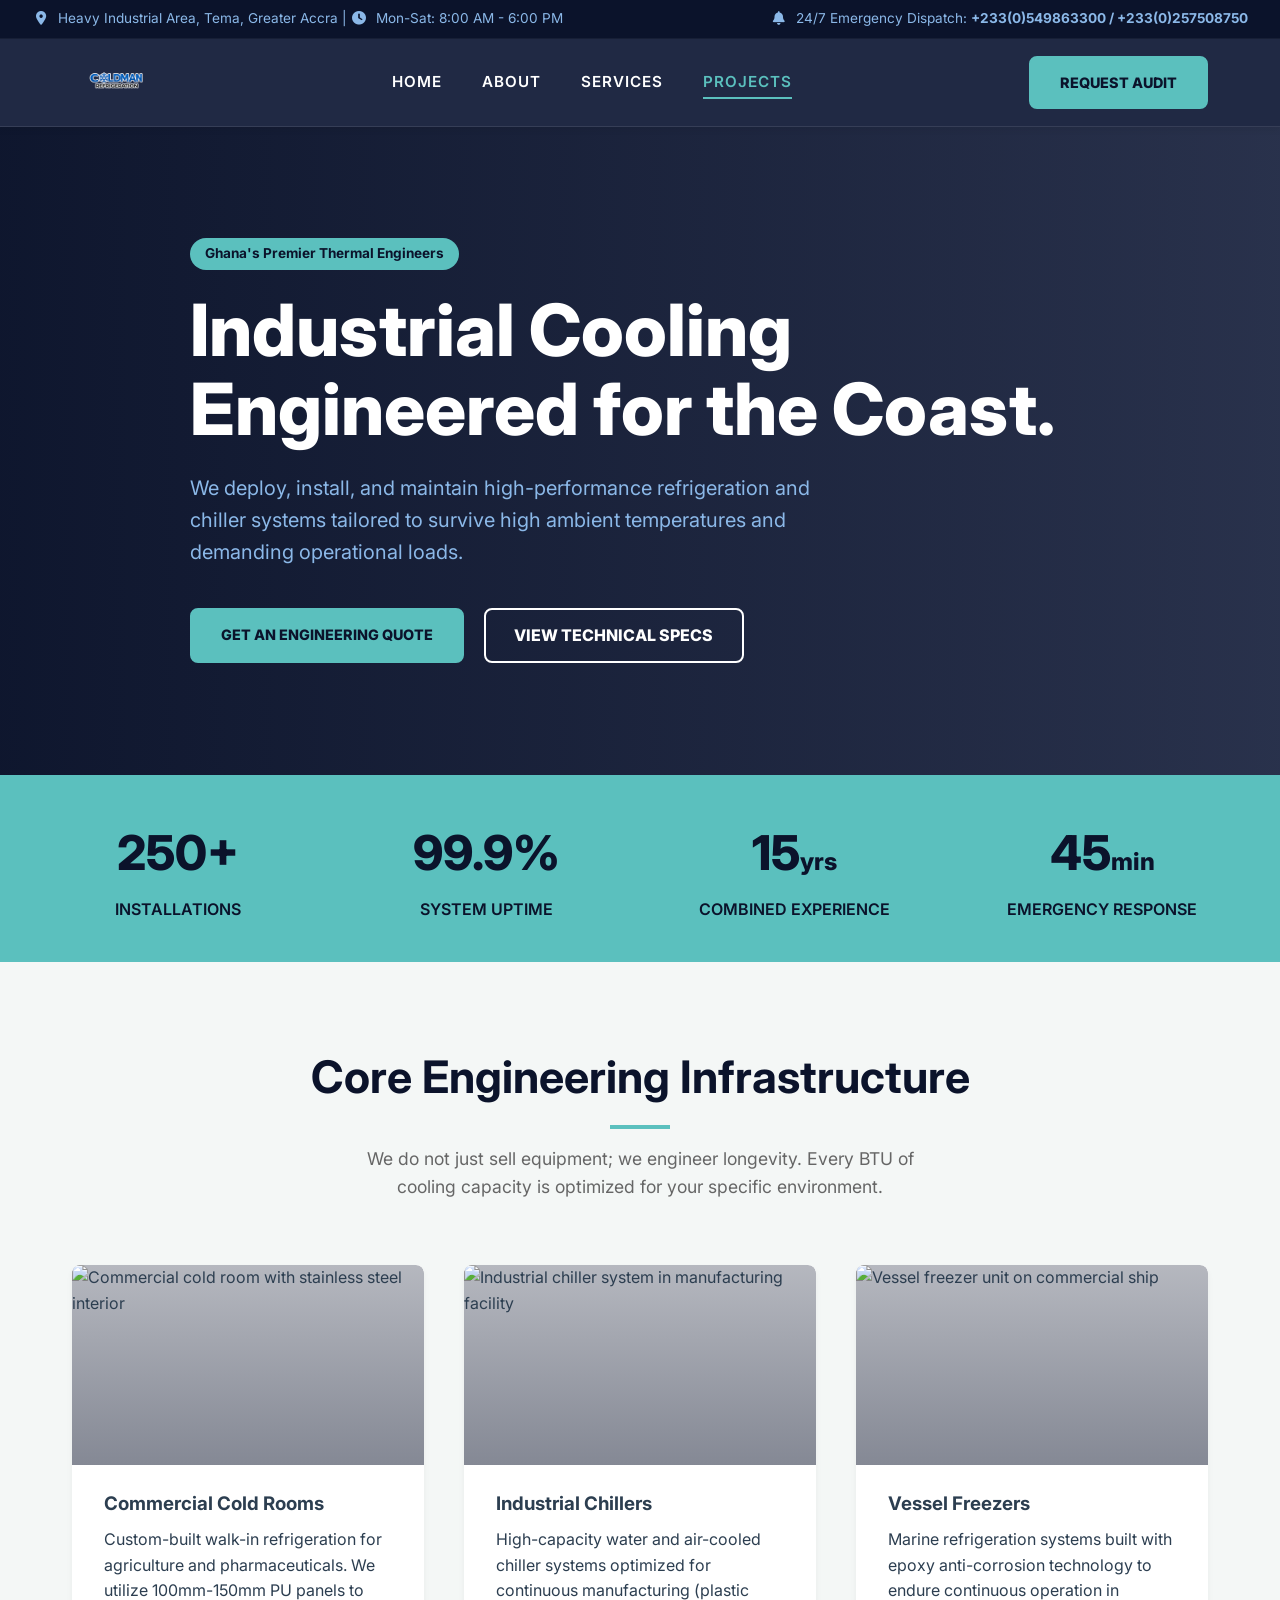
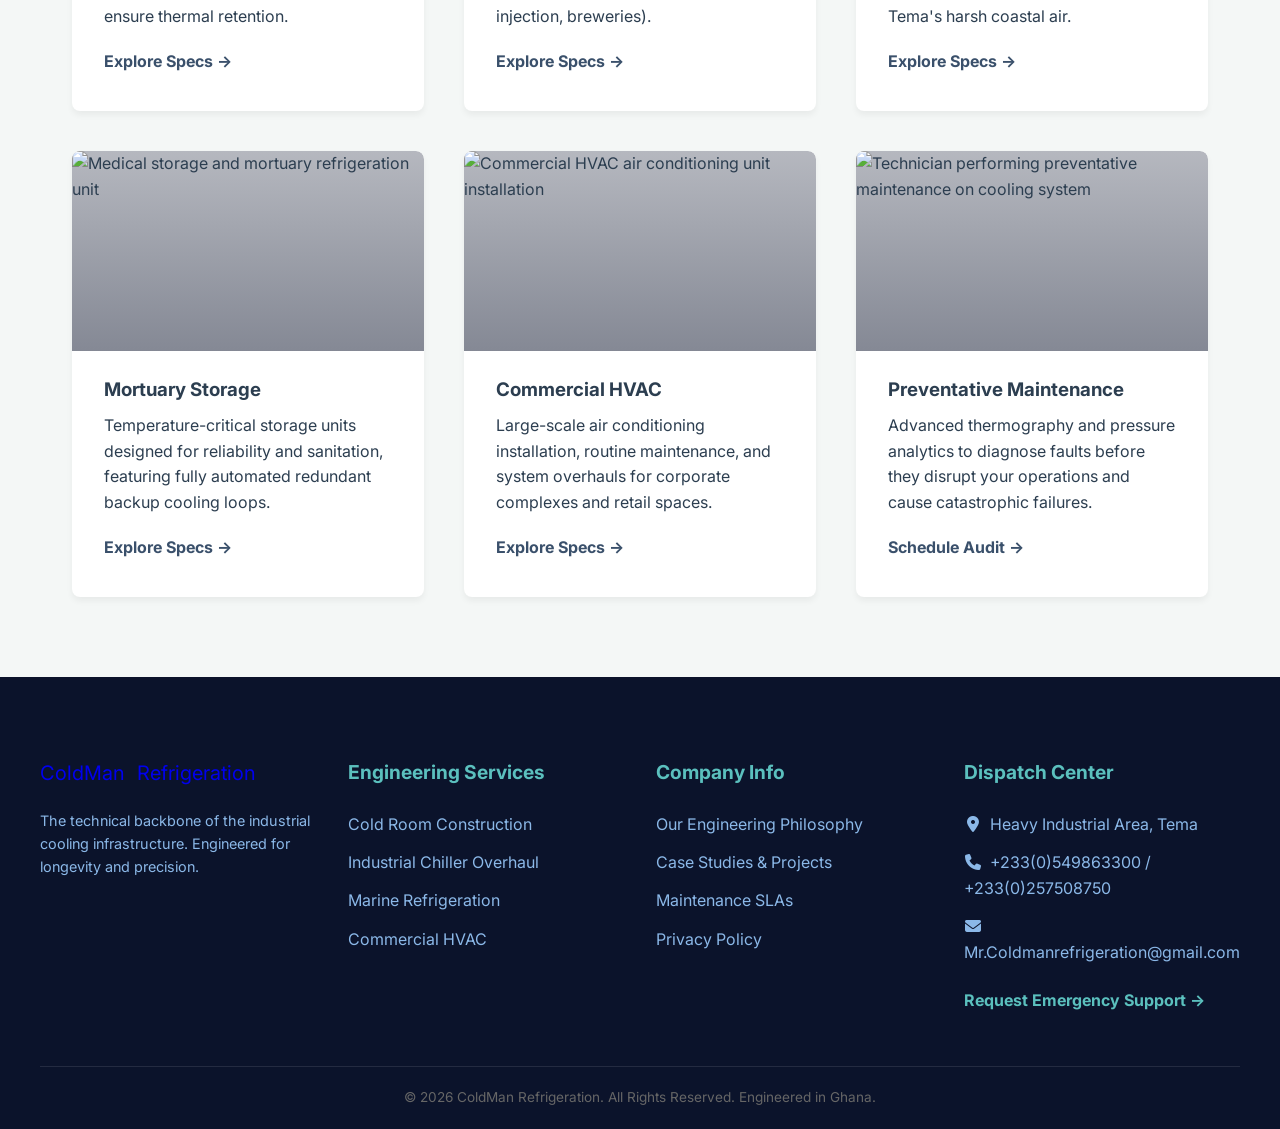
==== commit a0eb96ce: "Added logo" ====
--- a/index.html
+++ b/index.html
@@ -18,7 +18,7 @@
     <header>
         <div class="nav-container">
             <a href="index.html" class="logo logo-primary">
-                <img src="images/coldman-logo.png" alt="ColdMan Refrigeration" class="header-logo">
+                <img src="Logo.png" alt="Website logo" class="header-logo">
             </a>
             <nav class="nav-links">
                 <a href="index.html">Home</a>
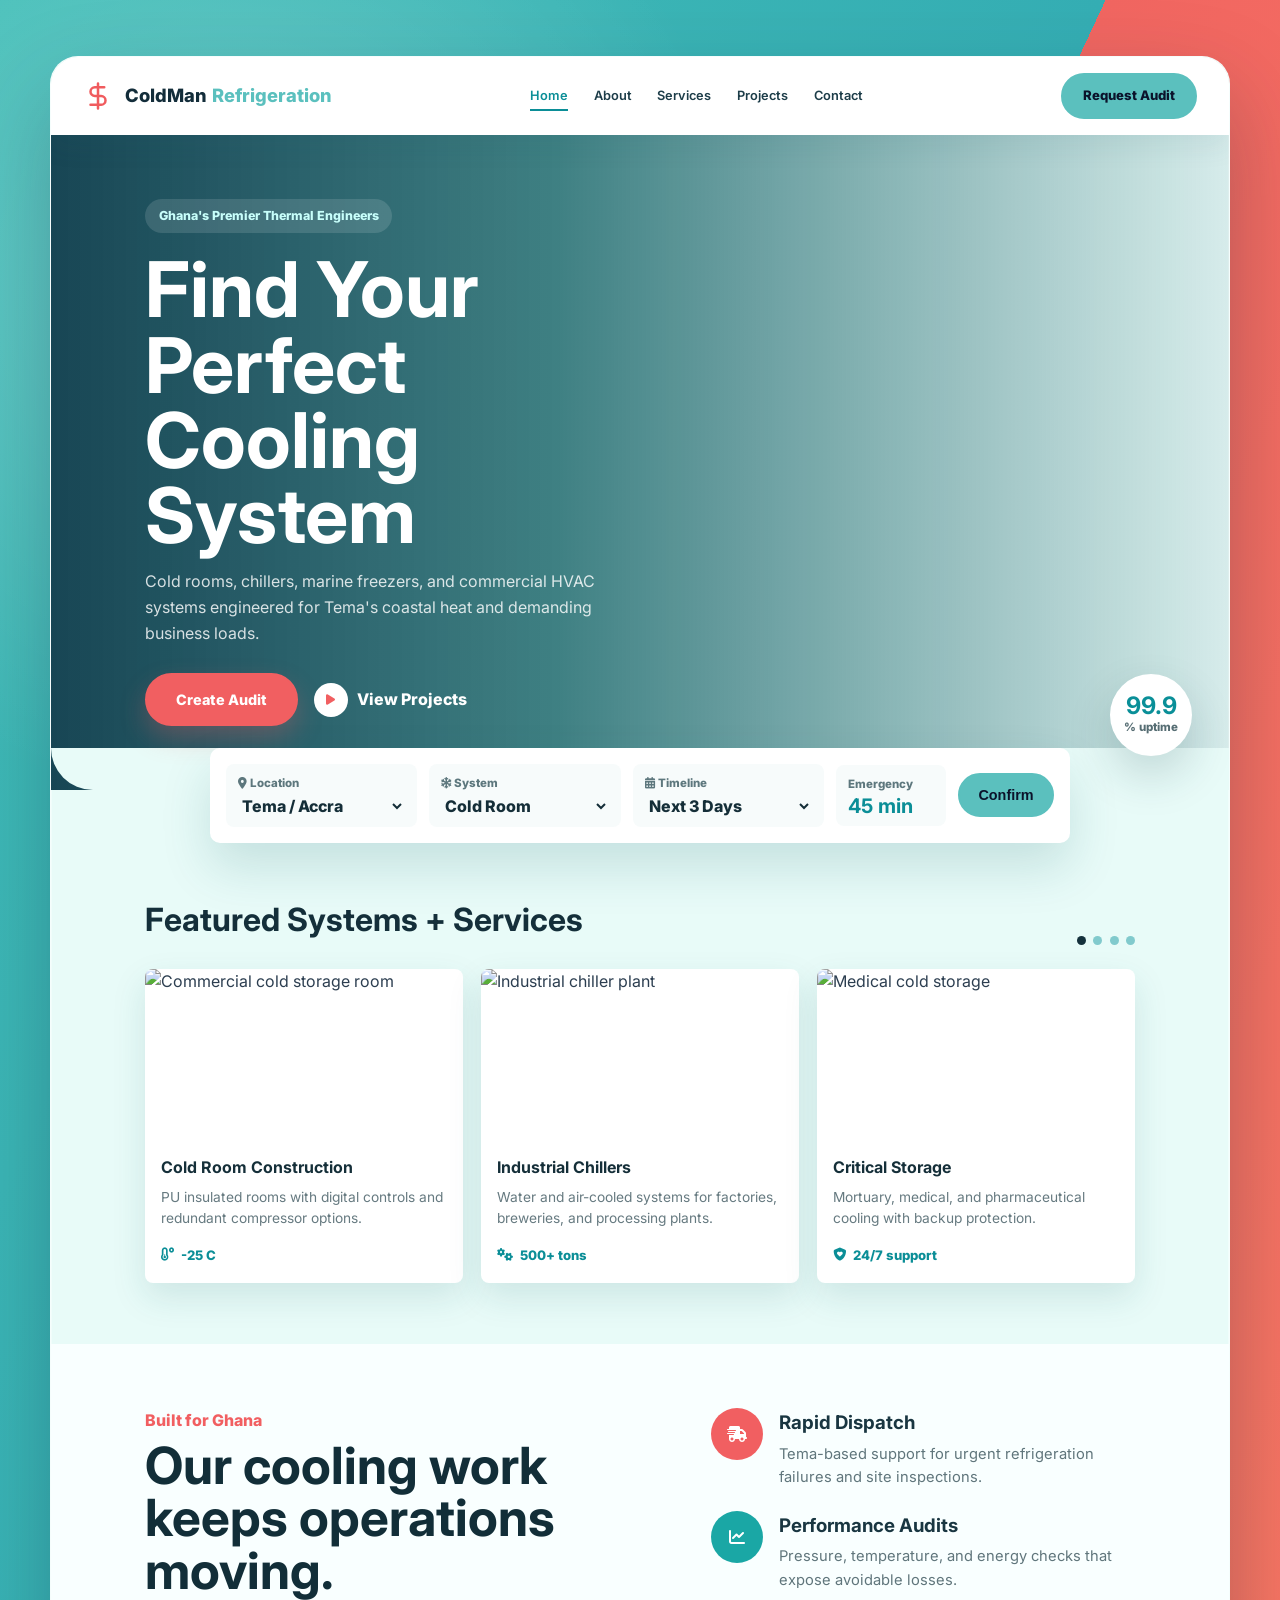
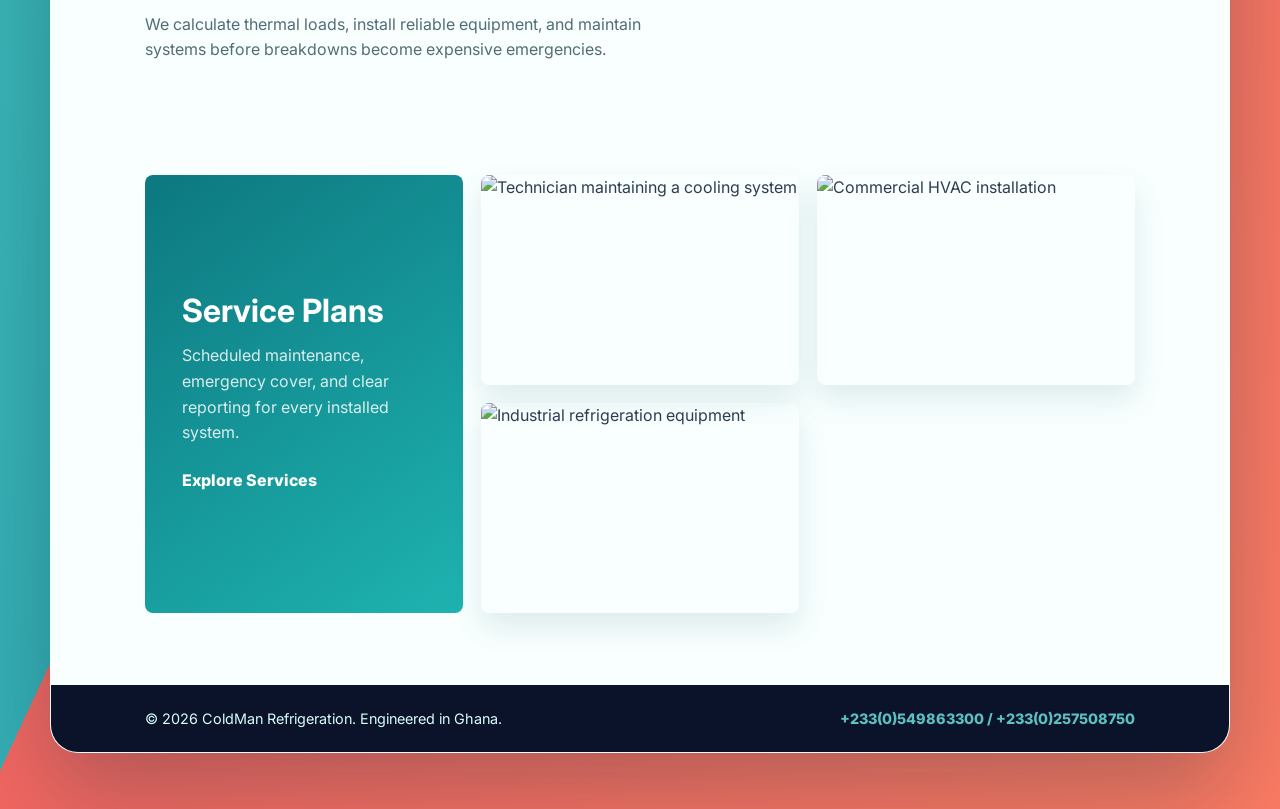
==== commit 8dc52f3d: "changed the home gui" ====
--- a/index.html
+++ b/index.html
@@ -1,209 +1,171 @@
 <!DOCTYPE html>
 <html lang="en">
+
 <head>
     <meta charset="UTF-8">
     <meta name="viewport" content="width=device-width, initial-scale=1.0">
-    <meta name="description" content="Top-tier commercial cooling and industrial refrigeration engineering in Tema, Ghana.">
-    <title>ColdMan Refrigeration | Top-Tier Cooling</title>
+    <meta name="description" content="Commercial cooling and industrial refrigeration engineering in Tema, Ghana.">
+    <title>ColdMan Refrigeration | Industrial Cooling</title>
     <link rel="stylesheet" href="style.css">
     <link rel="stylesheet" href="https://cdnjs.cloudflare.com/ajax/libs/font-awesome/6.5.1/css/all.min.css">
 </head>
-<body>
 
-    <div class="topbar">
-        <div><i class="fa-solid fa-location-dot inline-icon"></i>Heavy Industrial Area, Tema, Greater Accra | <i class="fa-solid fa-clock inline-icon"></i>Mon-Sat: 8:00 AM - 6:00 PM</div>
-        <div><i class="fa-solid fa-bell inline-icon"></i>24/7 Emergency Dispatch: <strong>+233(0)549863300 / +233(0)257508750</strong></div>
-    </div>
+<body class="home-shell">
 
-    <header>
-        <div class="nav-container">
-            <a href="index.html" class="logo logo-primary">
-                <img src="Logo.png" alt="Website logo" class="header-logo">
-            </a>
-            <nav class="nav-links">
-                <a href="index.html">Home</a>
-                <a href="about.html">About</a>
-                <a href="services.html">Services</a>
-                <a href="projects.html" class="active">Projects</a>
-            </nav>
-            <a href="contact.html" class="btn-primary">Request Audit</a>
+    <main class="mockup-stage">
+        <div class="site-frame">
+            <header class="home-header">
+                <div class="nav-container home-nav">
+                    <a href="index.html" class="logo logo-primary">
+                        <svg class="logo-icon" viewBox="0 0 24 24" fill="none" stroke="var(--highlight)"
+                            stroke-width="2" stroke-linecap="round" stroke-linejoin="round">
+                            <path d="M12 2v20M17 5H9.5a3.5 3.5 0 0 0 0 7h5a3.5 3.5 0 0 1 0 7H6" />
+                        </svg>
+                        <span class="logo-text">ColdMan<span class="logo-accent">Refrigeration</span></span>
+                    </a>
+                    <nav class="nav-links">
+                        <a href="index.html" class="active">Home</a>
+                        <a href="about.html">About</a>
+                        <a href="services.html">Services</a>
+                        <a href="projects.html">Projects</a>
+                        <a href="contact.html">Contact</a>
+                    </nav>
+                    <a href="contact.html" class="btn-primary nav-cta">Request Audit</a>
+                </div>
+            </header>
+
+            <section class="home-hero">
+                <div class="hero-copy animate-fade-in">
+                    <span class="hero-kicker">Ghana's Premier Thermal Engineers</span>
+                    <h1>Find Your Perfect Cooling System</h1>
+                    <p>Cold rooms, chillers, marine freezers, and commercial HVAC systems engineered for Tema's coastal
+                        heat and demanding business loads.</p>
+                    <div class="hero-actions">
+                        <a href="contact.html" class="btn-primary">Create Audit</a>
+                        <a href="projects.html" class="hero-play"><i class="fa-solid fa-play"></i> View Projects</a>
+                    </div>
+                </div>
+                <div class="hero-rating" aria-label="System uptime rating">
+                    <strong>99.9</strong>
+                    <span>% uptime</span>
+                </div>
+            </section>
+
+            <form class="audit-bar" action="contact.html" method="get">
+                <label>
+                    <span><i class="fa-solid fa-location-dot"></i> Location</span>
+                    <select name="location" aria-label="Location">
+                        <option>Tema / Accra</option>
+                        <option>Kumasi</option>
+                        <option>Takoradi</option>
+                    </select>
+                </label>
+                <label>
+                    <span><i class="fa-solid fa-snowflake"></i> System</span>
+                    <select name="system" aria-label="System type">
+                        <option>Cold Room</option>
+                        <option>Industrial Chiller</option>
+                        <option>Marine Freezer</option>
+                        <option>Commercial HVAC</option>
+                    </select>
+                </label>
+                <label>
+                    <span><i class="fa-solid fa-calendar-days"></i> Timeline</span>
+                    <select name="timeline" aria-label="Timeline">
+                        <option>Next 3 Days</option>
+                        <option>This Week</option>
+                        <option>This Month</option>
+                    </select>
+                </label>
+                <div class="audit-score">
+                    <span>Emergency</span>
+                    <strong>45 min</strong>
+                </div>
+                <button type="submit" class="btn-primary">Confirm</button>
+            </form>
+
+            <section class="featured-strip">
+                <div class="section-title-row">
+                    <h2>Featured Systems + Services</h2>
+                    <div class="dot-nav" aria-hidden="true"><span></span><span></span><span></span><span></span></div>
+                </div>
+                <div class="featured-grid">
+                    <article class="mini-card">
+                        <img src="https://images.unsplash.com/photo-1584568694244-14fbdf83bd30?auto=format&fit=crop&w=800&q=80"
+                            alt="Commercial cold storage room">
+                        <div>
+                            <h3>Cold Room Construction</h3>
+                            <p>PU insulated rooms with digital controls and redundant compressor options.</p>
+                            <span><i class="fa-solid fa-temperature-low"></i> -25 C</span>
+                        </div>
+                    </article>
+                    <article class="mini-card">
+                        <img src="https://images.unsplash.com/photo-1581092916550-e323be2ae537?auto=format&fit=crop&w=800&q=80"
+                            alt="Industrial chiller plant">
+                        <div>
+                            <h3>Industrial Chillers</h3>
+                            <p>Water and air-cooled systems for factories, breweries, and processing plants.</p>
+                            <span><i class="fa-solid fa-gears"></i> 500+ tons</span>
+                        </div>
+                    </article>
+                    <article class="mini-card">
+                        <img src="https://images.unsplash.com/photo-1576091160399-112ba8d25d1d?auto=format&fit=crop&w=800&q=80"
+                            alt="Medical cold storage">
+                        <div>
+                            <h3>Critical Storage</h3>
+                            <p>Mortuary, medical, and pharmaceutical cooling with backup protection.</p>
+                            <span><i class="fa-solid fa-shield-heart"></i> 24/7 support</span>
+                        </div>
+                    </article>
+                </div>
+            </section>
+
+            <section class="promise-panel">
+                <div class="promise-copy">
+                    <span>Built for Ghana</span>
+                    <h2>Our cooling work keeps operations moving.</h2>
+                    <p>We calculate thermal loads, install reliable equipment, and maintain systems before breakdowns
+                        become expensive emergencies.</p>
+                </div>
+                <div class="promise-list">
+                    <article>
+                        <i class="fa-solid fa-truck-fast"></i>
+                        <div>
+                            <h3>Rapid Dispatch</h3>
+                            <p>Tema-based support for urgent refrigeration failures and site inspections.</p>
+                        </div>
+                    </article>
+                    <article>
+                        <i class="fa-solid fa-chart-line"></i>
+                        <div>
+                            <h3>Performance Audits</h3>
+                            <p>Pressure, temperature, and energy checks that expose avoidable losses.</p>
+                        </div>
+                    </article>
+                </div>
+            </section>
+
+            <section class="gallery-band">
+                <article class="feature-tile teal-tile">
+                    <h2>Service Plans</h2>
+                    <p>Scheduled maintenance, emergency cover, and clear reporting for every installed system.</p>
+                    <a href="services.html">Explore Services</a>
+                </article>
+                <img src="https://images.unsplash.com/photo-1581092162692-8644c7c60df7?auto=format&fit=crop&w=800&q=80"
+                    alt="Technician maintaining a cooling system">
+                <img src="https://images.unsplash.com/photo-1585771724684-38269d6639fd?auto=format&fit=crop&w=800&q=80"
+                    alt="Commercial HVAC installation">
+                <img src="https://images.unsplash.com/photo-1581092580497-e0d23cbdf1dc?auto=format&fit=crop&w=800&q=80"
+                    alt="Industrial refrigeration equipment">
+            </section>
+
+            <footer class="home-footer">
+                <p>&copy; 2026 ColdMan Refrigeration. Engineered in Ghana.</p>
+                <a href="contact.html">+233(0)549863300 / +233(0)257508750</a>
+            </footer>
         </div>
-    </header>
-
-    <section class="hero" style="background: linear-gradient(to right, rgba(11, 19, 43, 0.7), rgba(28, 37, 65, 0.7)), url('https://images.unsplash.com/photo-1581092160562-40aa08e78837?ixlib=rb-4.0.3&auto=format&fit=crop&w=1920&q=80') center/cover; background-repeat: no-repeat; background-position: center;">
-        
-        <!-- Dark Overlay -->
-        <div class="hero-overlay"></div>
-        
-        <div class="container animate-fade-in" style="padding: 0 2rem; color: var(--text-light); position: relative; z-index: 2;">
-            <span style="background: var(--highlight); color: var(--bg-dark); padding: 5px 15px; border-radius: 20px; font-weight: bold; font-size: 0.85rem; margin-bottom: 20px; display: inline-block;">Ghana's Premier Thermal Engineers</span>
-            <h1 style="font-size: 4.5rem; line-height: 1.1; font-weight: 800; margin-bottom: 1.5rem; max-width: 900px;">Industrial Cooling Engineered for the Coast.</h1>
-            <p style="font-size: 1.25rem; color: var(--text-muted); max-width: 650px; margin-bottom: 2.5rem;">We deploy, install, and maintain high-performance refrigeration and chiller systems tailored to survive high ambient temperatures and demanding operational loads.</p>
-            <div style="display: flex; gap: 20px; flex-wrap: wrap;">
-                <a href="contact.html" class="btn-primary">Get an Engineering Quote</a>
-                <a href="services.html" class="btn-secondary">View Technical Specs</a>
-            </div>
-        </div>
-    </section>
-
-    <section style="background-color: var(--highlight); color: var(--bg-dark); padding: 40px 0;">
-        <div class="container grid-4 text-center">
-            <div>
-                <h2 style="font-size: 3rem; font-weight: 800; margin-bottom: 5px;">250+</h2>
-                <p style="font-weight: 600; text-transform: uppercase;">Installations</p>
-            </div>
-            <div>
-                <h2 style="font-size: 3rem; font-weight: 800; margin-bottom: 5px;">99.9%</h2>
-                <p style="font-weight: 600; text-transform: uppercase;">System Uptime</p>
-            </div>
-            <div>
-                <h2 style="font-size: 3rem; font-weight: 800; margin-bottom: 5px;">15<span style="font-size: 1.5rem;">yrs</span></h2>
-                <p style="font-weight: 600; text-transform: uppercase;">Combined Experience</p>
-            </div>
-            <div>
-                <h2 style="font-size: 3rem; font-weight: 800; margin-bottom: 5px;">45<span style="font-size: 1.5rem;">min</span></h2>
-                <p style="font-weight: 600; text-transform: uppercase;">Emergency Response</p>
-            </div>
-        </div>
-    </section>
-
-    <section class="section-padding container">
-        <div class="section-header">
-            <h2>Core Engineering Infrastructure</h2>
-            <p style="color: #666; font-size: 1.1rem; max-width: 600px; margin: 0 auto;">We do not just sell equipment; we engineer longevity. Every BTU of cooling capacity is optimized for your specific environment.</p>
-        </div>
-        
-        <div class="grid-3">
-            <article class="service-card service-card-with-image">
-                <div class="service-image-wrapper">
-                    <img src="https://images.unsplash.com/photo-1584568694244-14fbdf83bd30?ixlib=rb-4.0.3&auto=format&fit=crop&w=500&q=60" alt="Commercial cold room with stainless steel interior">
-                </div>
-                <h3>Commercial Cold Rooms</h3>
-                <p style="flex-grow: 1;">Custom-built walk-in refrigeration for agriculture and pharmaceuticals. We utilize 100mm-150mm PU panels to ensure thermal retention.</p>
-                <a href="services.html#coldrooms" style="color: var(--accent-blue); font-weight: bold; text-decoration: none; margin-top: 20px; display: inline-block;">Explore Specs &rarr;</a>
-            </article>
-            
-            <article class="service-card service-card-with-image">
-                <div class="service-image-wrapper">
-                    <img src="https://images.unsplash.com/photo-1581092916550-e323be2ae537?ixlib=rb-4.0.3&auto=format&fit=crop&w=500&q=60" alt="Industrial chiller system in manufacturing facility">
-                </div>
-                <h3>Industrial Chillers</h3>
-                <p style="flex-grow: 1;">High-capacity water and air-cooled chiller systems optimized for continuous manufacturing (plastic injection, breweries).</p>
-                <a href="services.html#chillers" style="color: var(--accent-blue); font-weight: bold; text-decoration: none; margin-top: 20px; display: inline-block;">Explore Specs &rarr;</a>
-            </article>
-            
-            <article class="service-card service-card-with-image">
-                <div class="service-image-wrapper">
-                    <img src="https://images.unsplash.com/photo-1586834985259-efbb4cef6e2b?ixlib=rb-4.0.3&auto=format&fit=crop&w=500&q=60" alt="Vessel freezer unit on commercial ship">
-                </div>
-                <h3>Vessel Freezers</h3>
-                <p style="flex-grow: 1;">Marine refrigeration systems built with epoxy anti-corrosion technology to endure continuous operation in Tema's harsh coastal air.</p>
-                <a href="services.html#marine" style="color: var(--accent-blue); font-weight: bold; text-decoration: none; margin-top: 20px; display: inline-block;">Explore Specs &rarr;</a>
-            </article>
-
-            <article class="service-card service-card-with-image">
-                <div class="service-image-wrapper">
-                    <img src="https://images.unsplash.com/photo-1576091160399-112ba8d25d1d?ixlib=rb-4.0.3&auto=format&fit=crop&w=500&q=60" alt="Medical storage and mortuary refrigeration unit">
-                </div>
-                <h3>Mortuary Storage</h3>
-                <p style="flex-grow: 1;">Temperature-critical storage units designed for reliability and sanitation, featuring fully automated redundant backup cooling loops.</p>
-                <a href="services.html#mortuary" style="color: var(--accent-blue); font-weight: bold; text-decoration: none; margin-top: 20px; display: inline-block;">Explore Specs &rarr;</a>
-            </article>
-
-            <article class="service-card service-card-with-image">
-                <div class="service-image-wrapper">
-                    <img src="https://images.unsplash.com/photo-1585771724684-38269d6639fd?ixlib=rb-4.0.3&auto=format&fit=crop&w=500&q=60" alt="Commercial HVAC air conditioning unit installation">
-                </div>
-                <h3>Commercial HVAC</h3>
-                <p style="flex-grow: 1;">Large-scale air conditioning installation, routine maintenance, and system overhauls for corporate complexes and retail spaces.</p>
-                <a href="services.html#hvac" style="color: var(--accent-blue); font-weight: bold; text-decoration: none; margin-top: 20px; display: inline-block;">Explore Specs &rarr;</a>
-            </article>
-
-            <article class="service-card service-card-with-image">
-                <div class="service-image-wrapper">
-                    <img src="https://images.unsplash.com/photo-1581092162692-8644c7c60df7?ixlib=rb-4.0.3&auto=format&fit=crop&w=500&q=60" alt="Technician performing preventative maintenance on cooling system">
-                </div>
-                <h3>Preventative Maintenance</h3>
-                <p style="flex-grow: 1;">Advanced thermography and pressure analytics to diagnose faults before they disrupt your operations and cause catastrophic failures.</p>
-                <a href="contact.html" style="color: var(--accent-blue); font-weight: bold; text-decoration: none; margin-top: 20px; display: inline-block;">Schedule Audit &rarr;</a>
-            </article>
-        </div>
-    </section>
-
-    <footer class="fat-footer">
-        <div class="container grid-4 footer-top">
-            <div style="grid-column: span 1;">
-                <a href="index.html" class="logo" style="margin-bottom: 20px;">ColdMan<span>Refrigeration</span></a>
-                <p style="color: var(--text-muted); font-size: 0.9rem;">The technical backbone of the industrial cooling infrastructure. Engineered for longevity and precision.</p>
-            </div>
-            
-            <div class="footer-lists">
-                <h4>Engineering Services</h4>
-                <ul>
-                    <li><a href="services.html#coldrooms">Cold Room Construction</a></li>
-                    <li><a href="services.html#chillers">Industrial Chiller Overhaul</a></li>
-                    <li><a href="services.html#marine">Marine Refrigeration</a></li>
-                    <li><a href="services.html#hvac">Commercial HVAC</a></li>
-                </ul>
-            </div>
-
-            <div class="footer-lists">
-                <h4>Company Info</h4>
-                <ul>
-                    <li><a href="about.html">Our Engineering Philosophy</a></li>
-                    <li><a href="projects.html">Case Studies & Projects</a></li>
-                    <li><a href="terms.html">Maintenance SLAs</a></li>
-                    <li><a href="privacy.html">Privacy Policy</a></li>
-                </ul>
-            </div>
-
-            <div class="footer-lists">
-                <h4>Dispatch Center</h4>
-                <ul>
-                    <li style="color: var(--text-muted);"><i class="fa-solid fa-location-dot inline-icon"></i>Heavy Industrial Area, Tema</li>
-                    <li style="color: var(--text-muted);"><i class="fa-solid fa-phone inline-icon"></i>+233(0)549863300 / +233(0)257508750</li>
-                    <li style="color: var(--text-muted);"><i class="fa-solid fa-envelope inline-icon"></i>Mr.Coldmanrefrigeration@gmail.com</li>
-                    <li><a href="contact.html" style="color: var(--highlight); font-weight: bold; display: inline-block; margin-top: 10px;">Request Emergency Support &rarr;</a></li>
-                </ul>
-            </div>
-        </div>
-        <div class="container text-center" style="font-size: 0.85rem; color: #666;">
-            <p>&copy; 2026 ColdMan Refrigeration. All Rights Reserved. Engineered in Ghana.</p>
-        </div>
-    </footer>
-
-    <script>
-        // Hero Image Slider Auto-Rotate (guarded)
-        (function(){
-            const slides = document.querySelectorAll('.hero-slide');
-            const totalSlides = slides.length;
-            if (!totalSlides) return; // nothing to do
-
-            let currentSlide = 0;
-
-            function showSlide(n) {
-                slides.forEach(slide => slide.classList.remove('active'));
-                if (slides[n]) slides[n].classList.add('active');
-            }
-
-            function nextSlide() {
-                currentSlide = (currentSlide + 1) % totalSlides;
-                showSlide(currentSlide);
-            }
-
-                // Initialize first slide as active
-                showSlide(0);
-
-                // Auto-rotate only when there's more than one slide
-                if (totalSlides > 1) setInterval(nextSlide, 5000);
-        
-                // Apply theme preview if requested via URL (?theme=freeze)
-                try {
-                    const params = new URLSearchParams(window.location.search);
-                    if (params.get('theme') === 'freeze') document.body.classList.add('freeze-theme');
-                } catch(e) {}
-        })();
-    </script>
+    </main>
 
 </body>
+
 </html>
--- a/style.css
+++ b/style.css
@@ -154,7 +154,7 @@
 
 /* Image-based logo support */
 .header-logo {
-    max-height: 55px;
+    max-height: 80px;
     width: auto;
     height: auto;
     object-fit: contain;
@@ -494,20 +494,474 @@
     .hero .container { position: relative; z-index: 2; }
 
 /* --- Animations --- */
-@keyframes fadeIn {
-    from { opacity: 0; transform: translateY(20px); }
-    to { opacity: 1; transform: translateY(0); }
-}
-
-.animate-fade-in {
-    animation: fadeIn 1s cubic-bezier(0.25, 0.8, 0.25, 1) forwards;
-}
-
-/* --- Responsive Media Queries --- */
-@media (max-width: 992px) {
+@keyframes fadeIn {
+    from { opacity: 0; transform: translateY(20px); }
+    to { opacity: 1; transform: translateY(0); }
+}
+
+.animate-fade-in {
+    animation: fadeIn 1s cubic-bezier(0.25, 0.8, 0.25, 1) forwards;
+}
+
+/* --- Mockup-Inspired Homepage --- */
+.home-shell {
+    background:
+        radial-gradient(circle at 18% 12%, rgba(255,255,255,0.24), transparent 22%),
+        linear-gradient(115deg, #43beb8 0%, #35aeb4 46%, #f16661 46%, #fb7b63 100%);
+    min-height: 100vh;
+}
+
+.mockup-stage {
+    padding: 3.5rem 1.25rem;
+}
+
+.site-frame {
+    max-width: 1180px;
+    margin: 0 auto;
+    overflow: hidden;
+    border-radius: 28px;
+    background: #e8fbf8;
+    border: 1px solid rgba(255,255,255,0.56);
+    box-shadow: 0 38px 90px rgba(10, 42, 59, 0.28), inset 0 0 0 1px rgba(255,255,255,0.35);
+}
+
+.home-header {
+    position: relative;
+    top: auto;
+    background: #ffffff;
+    border-bottom: 0;
+    box-shadow: 0 12px 24px rgba(34, 92, 104, 0.08);
+}
+
+.home-nav {
+    max-width: none;
+    padding: 1rem 2rem;
+}
+
+.home-nav .logo-primary {
+    color: #132d3a;
+    font-size: 1.15rem;
+    letter-spacing: 0;
+}
+
+.home-nav .logo-icon {
+    width: 30px;
+    height: 30px;
+    stroke: #f05b5e;
+}
+
+.home-nav .nav-links {
+    gap: 1.6rem;
+}
+
+.home-nav .nav-links a {
+    color: #1d3d49;
+    font-size: 0.8rem;
+    letter-spacing: 0;
+    text-transform: none;
+}
+
+.home-nav .nav-links a:hover,
+.home-nav .nav-links a.active {
+    color: #0b8e97;
+}
+
+.home-nav .nav-links a::after {
+    background-color: #0b8e97;
+}
+
+.home-nav .nav-cta {
+    border-radius: 999px;
+    padding: 0.65rem 1.25rem;
+    text-transform: none;
+    font-size: 0.82rem;
+}
+
+.home-hero {
+    position: relative;
+    min-height: 520px;
+    display: flex;
+    align-items: center;
+    padding: 4rem 8%;
+    color: #ffffff;
+    background:
+        linear-gradient(90deg, rgba(6, 54, 71, 0.92) 0%, rgba(6, 87, 92, 0.75) 43%, rgba(8, 62, 76, 0.08) 100%),
+        url('https://images.unsplash.com/photo-1518005020951-eccb494ad742?auto=format&fit=crop&w=1800&q=80') right center/cover;
+}
+
+.home-hero::after {
+    content: '';
+    position: absolute;
+    inset: auto 0 0 0;
+    height: 42px;
+    background: #e8fbf8;
+    border-radius: 0 0 0 42px;
+}
+
+.hero-copy {
+    position: relative;
+    z-index: 2;
+    max-width: 560px;
+}
+
+.hero-kicker {
+    display: inline-flex;
+    align-items: center;
+    margin-bottom: 1.2rem;
+    padding: 0.45rem 0.85rem;
+    border-radius: 999px;
+    background: rgba(255,255,255,0.13);
+    color: #c8fffb;
+    font-size: 0.78rem;
+    font-weight: 800;
+}
+
+.hero-copy h1 {
+    font-size: clamp(2.8rem, 6vw, 5rem);
+    line-height: 0.98;
+    margin-bottom: 1rem;
+    max-width: 520px;
+}
+
+.hero-copy p {
+    max-width: 500px;
+    margin-bottom: 1.7rem;
+    color: rgba(255,255,255,0.82);
+    font-size: 1rem;
+}
+
+.hero-actions {
+    display: flex;
+    align-items: center;
+    gap: 1rem;
+    flex-wrap: wrap;
+}
+
+.hero-actions .btn-primary {
+    background: #f15f61;
+    border-color: #f15f61;
+    color: #ffffff;
+    border-radius: 999px;
+    text-transform: none;
+    box-shadow: 0 12px 26px rgba(241, 95, 97, 0.28);
+}
+
+.hero-play {
+    color: #ffffff;
+    text-decoration: none;
+    font-weight: 800;
+    display: inline-flex;
+    align-items: center;
+    gap: 0.55rem;
+}
+
+.hero-play i {
+    width: 34px;
+    height: 34px;
+    border-radius: 50%;
+    display: inline-grid;
+    place-items: center;
+    color: #f15f61;
+    background: #ffffff;
+    font-size: 0.75rem;
+}
+
+.hero-rating {
+    position: absolute;
+    right: 2.3rem;
+    bottom: 2.1rem;
+    z-index: 3;
+    width: 82px;
+    height: 82px;
+    border-radius: 50%;
+    background: #ffffff;
+    color: #0a8f98;
+    display: grid;
+    place-items: center;
+    align-content: center;
+    box-shadow: 0 20px 45px rgba(16, 59, 72, 0.18);
+}
+
+.hero-rating strong {
+    font-size: 1.5rem;
+    line-height: 1;
+}
+
+.hero-rating span {
+    color: #566d73;
+    font-size: 0.72rem;
+    font-weight: 800;
+}
+
+.audit-bar {
+    position: relative;
+    z-index: 4;
+    max-width: 860px;
+    margin: -42px auto 0;
+    padding: 1rem;
+    display: grid;
+    grid-template-columns: 1fr 1fr 1fr 110px auto;
+    gap: 0.75rem;
+    align-items: center;
+    background: #ffffff;
+    border-radius: 10px;
+    box-shadow: 0 24px 50px rgba(15, 91, 100, 0.16);
+}
+
+.audit-bar label,
+.audit-score {
+    min-height: 58px;
+    padding: 0.6rem 0.75rem;
+    border-radius: 8px;
+    background: #f7fbfb;
+    display: flex;
+    flex-direction: column;
+    justify-content: center;
+    gap: 0.22rem;
+}
+
+.audit-bar span,
+.audit-score span {
+    color: #5d777d;
+    font-size: 0.72rem;
+    font-weight: 800;
+}
+
+.audit-bar select {
+    width: 100%;
+    border: 0;
+    background: transparent;
+    color: #152e38;
+    font: inherit;
+    font-weight: 800;
+    outline: 0;
+}
+
+.audit-score strong {
+    color: #0b8e97;
+    font-size: 1.25rem;
+    line-height: 1;
+}
+
+.audit-bar button {
+    border-radius: 999px;
+    text-transform: none;
+    padding: 0.75rem 1.15rem;
+}
+
+.featured-strip {
+    padding: 3.2rem 8% 3.8rem;
+}
+
+.section-title-row {
+    display: flex;
+    align-items: end;
+    justify-content: space-between;
+    gap: 1rem;
+    margin-bottom: 1.5rem;
+}
+
+.section-title-row h2 {
+    color: #142f3a;
+    font-size: clamp(1.5rem, 3vw, 2rem);
+}
+
+.dot-nav {
+    display: flex;
+    gap: 0.45rem;
+}
+
+.dot-nav span {
+    width: 9px;
+    height: 9px;
+    border-radius: 50%;
+    background: #1a9aa1;
+    opacity: 0.5;
+}
+
+.dot-nav span:first-child {
+    background: #14313c;
+    opacity: 1;
+}
+
+.featured-grid {
+    display: grid;
+    grid-template-columns: repeat(3, 1fr);
+    gap: 1.1rem;
+}
+
+.mini-card {
+    overflow: hidden;
+    border-radius: 8px;
+    background: #ffffff;
+    box-shadow: 0 14px 34px rgba(22, 95, 102, 0.13);
+}
+
+.mini-card img {
+    width: 100%;
+    height: 170px;
+    display: block;
+    object-fit: cover;
+}
+
+.mini-card div {
+    padding: 1rem;
+}
+
+.mini-card h3 {
+    color: #152f39;
+    font-size: 1rem;
+    margin-bottom: 0.4rem;
+}
+
+.mini-card p {
+    color: #667a80;
+    font-size: 0.86rem;
+    line-height: 1.5;
+    margin-bottom: 0.8rem;
+}
+
+.mini-card span {
+    display: inline-flex;
+    align-items: center;
+    gap: 0.45rem;
+    color: #0b8e97;
+    font-weight: 800;
+    font-size: 0.82rem;
+}
+
+.promise-panel {
+    padding: 4rem 8%;
+    display: grid;
+    grid-template-columns: minmax(0, 1.1fr) minmax(280px, 0.9fr);
+    gap: 3rem;
+    align-items: start;
+    background: #f9ffff;
+}
+
+.promise-copy span {
+    color: #f15f61;
+    font-weight: 800;
+}
+
+.promise-copy h2 {
+    max-width: 560px;
+    color: #122e38;
+    font-size: clamp(2rem, 4vw, 3.25rem);
+    line-height: 1.02;
+    margin: 0.35rem 0 1rem;
+}
+
+.promise-copy p {
+    max-width: 560px;
+    color: #526d74;
+}
+
+.promise-list {
+    display: grid;
+    gap: 1.3rem;
+}
+
+.promise-list article {
+    display: grid;
+    grid-template-columns: 52px 1fr;
+    gap: 1rem;
+    align-items: start;
+}
+
+.promise-list i {
+    width: 52px;
+    height: 52px;
+    border-radius: 50%;
+    display: grid;
+    place-items: center;
+    background: #f15f61;
+    color: #ffffff;
+}
+
+.promise-list article:nth-child(2) i {
+    background: #1aa7a5;
+}
+
+.promise-list h3 {
+    color: #193641;
+    margin-bottom: 0.3rem;
+}
+
+.promise-list p {
+    color: #60767c;
+    font-size: 0.92rem;
+}
+
+.gallery-band {
+    padding: 3rem 8% 4.5rem;
+    display: grid;
+    grid-template-columns: 1fr 1fr 1fr;
+    gap: 1.1rem;
+    background: #f9ffff;
+}
+
+.gallery-band img,
+.feature-tile {
+    min-height: 210px;
+    border-radius: 8px;
+}
+
+.gallery-band img {
+    width: 100%;
+    height: 100%;
+    object-fit: cover;
+    box-shadow: 0 14px 30px rgba(22, 95, 102, 0.12);
+}
+
+.teal-tile {
+    grid-row: span 2;
+    padding: 2.3rem;
+    color: #ffffff;
+    background: linear-gradient(145deg, #0d7880, #1eb3b0);
+    display: flex;
+    flex-direction: column;
+    justify-content: center;
+}
+
+.teal-tile h2 {
+    font-size: 2rem;
+    line-height: 1.05;
+    margin-bottom: 1rem;
+}
+
+.teal-tile p {
+    color: rgba(255,255,255,0.84);
+    margin-bottom: 1.4rem;
+}
+
+.teal-tile a {
+    color: #ffffff;
+    font-weight: 800;
+    text-decoration: none;
+}
+
+.home-footer {
+    padding: 1.4rem 8%;
+    display: flex;
+    justify-content: space-between;
+    gap: 1rem;
+    color: #d8fcfa;
+    background: #0b132b;
+    font-size: 0.9rem;
+}
+
+.home-footer a {
+    color: #5bc0be;
+    text-decoration: none;
+    font-weight: 800;
+}
+
+/* --- Responsive Media Queries --- */
+@media (max-width: 992px) {
     .logo-primary { font-size: 1.5rem; }
     .logo-icon { width: 32px; height: 32px; }
-    .header-logo { max-height: 48px; }
+    .header-logo { max-height: 58px; }
     .grid-2, .grid-3, .grid-4 { grid-template-columns: 1fr; }
     .section-padding { padding: 70px 1.5rem; }
     .hero { min-height: 65vh; }
@@ -515,10 +969,21 @@
     .hero p { font-size: 1rem !important; max-width: 100% !important; }
     .service-card { padding: 2rem 1.5rem; }
     .service-card h3 { font-size: 1.4rem; }
-    .tech-table th, .tech-table td { padding: 12px 14px; }
-}
-
-@media (max-width: 768px) {
+    .tech-table th, .tech-table td { padding: 12px 14px; }
+    .mockup-stage { padding: 1.25rem; }
+    .site-frame { border-radius: 20px; }
+    .home-nav { flex-wrap: wrap; }
+    .home-nav .nav-links { order: 3; width: 100%; justify-content: center; }
+    .home-hero { min-height: 470px; padding: 3.2rem 6%; }
+    .audit-bar { grid-template-columns: repeat(2, 1fr); max-width: calc(100% - 2rem); }
+    .audit-bar button { width: 100%; }
+    .featured-grid,
+    .promise-panel,
+    .gallery-band { grid-template-columns: 1fr; }
+    .teal-tile { grid-row: auto; }
+}
+
+@media (max-width: 768px) {
     .topbar {
         flex-direction: column;
         text-align: center;
@@ -540,7 +1005,7 @@
 
     .logo-icon { width: 28px; height: 28px; }
     
-    .header-logo { max-height: 45px; }
+    .header-logo { max-height: 55px; }
 
     .logo {
         justify-content: center;
@@ -602,9 +1067,49 @@
 
     .fat-footer .grid-4 { grid-template-columns: 1fr; gap: 1.5rem; }
     .fat-footer { padding: 60px 1rem 20px; }
-    .footer-top { display: grid; grid-template-columns: 1fr; gap: 2rem; border-bottom: none; padding-bottom: 0; margin-bottom: 0; }
-    .fat-footer .logo { margin-bottom: 0.75rem; }
-}
+    .footer-top { display: grid; grid-template-columns: 1fr; gap: 2rem; border-bottom: none; padding-bottom: 0; margin-bottom: 0; }
+    .fat-footer .logo { margin-bottom: 0.75rem; }
+    .home-shell .nav-container {
+        align-items: center;
+    }
+    .home-nav .nav-links a {
+        color: #16333e;
+        background: #edf8f7;
+    }
+    .home-nav .btn-primary {
+        width: auto;
+        align-self: center;
+        padding-left: 1.2rem;
+        padding-right: 1.2rem;
+    }
+    .home-hero {
+        min-height: 560px;
+        align-items: flex-start;
+        padding-top: 3rem;
+        background:
+            linear-gradient(180deg, rgba(6, 54, 71, 0.94) 0%, rgba(6, 87, 92, 0.78) 54%, rgba(8, 62, 76, 0.18) 100%),
+            url('https://images.unsplash.com/photo-1518005020951-eccb494ad742?auto=format&fit=crop&w=1200&q=80') center bottom/cover;
+    }
+    .hero-rating {
+        right: 1rem;
+        bottom: 1.2rem;
+    }
+    .audit-bar {
+        margin-top: 1rem;
+        grid-template-columns: 1fr;
+    }
+    .section-title-row,
+    .home-footer {
+        align-items: flex-start;
+        flex-direction: column;
+    }
+    .featured-strip,
+    .promise-panel,
+    .gallery-band {
+        padding-left: 1rem;
+        padding-right: 1rem;
+    }
+}
 
 @media (max-width: 576px) {
     .logo-primary { font-size: 1.1rem; }
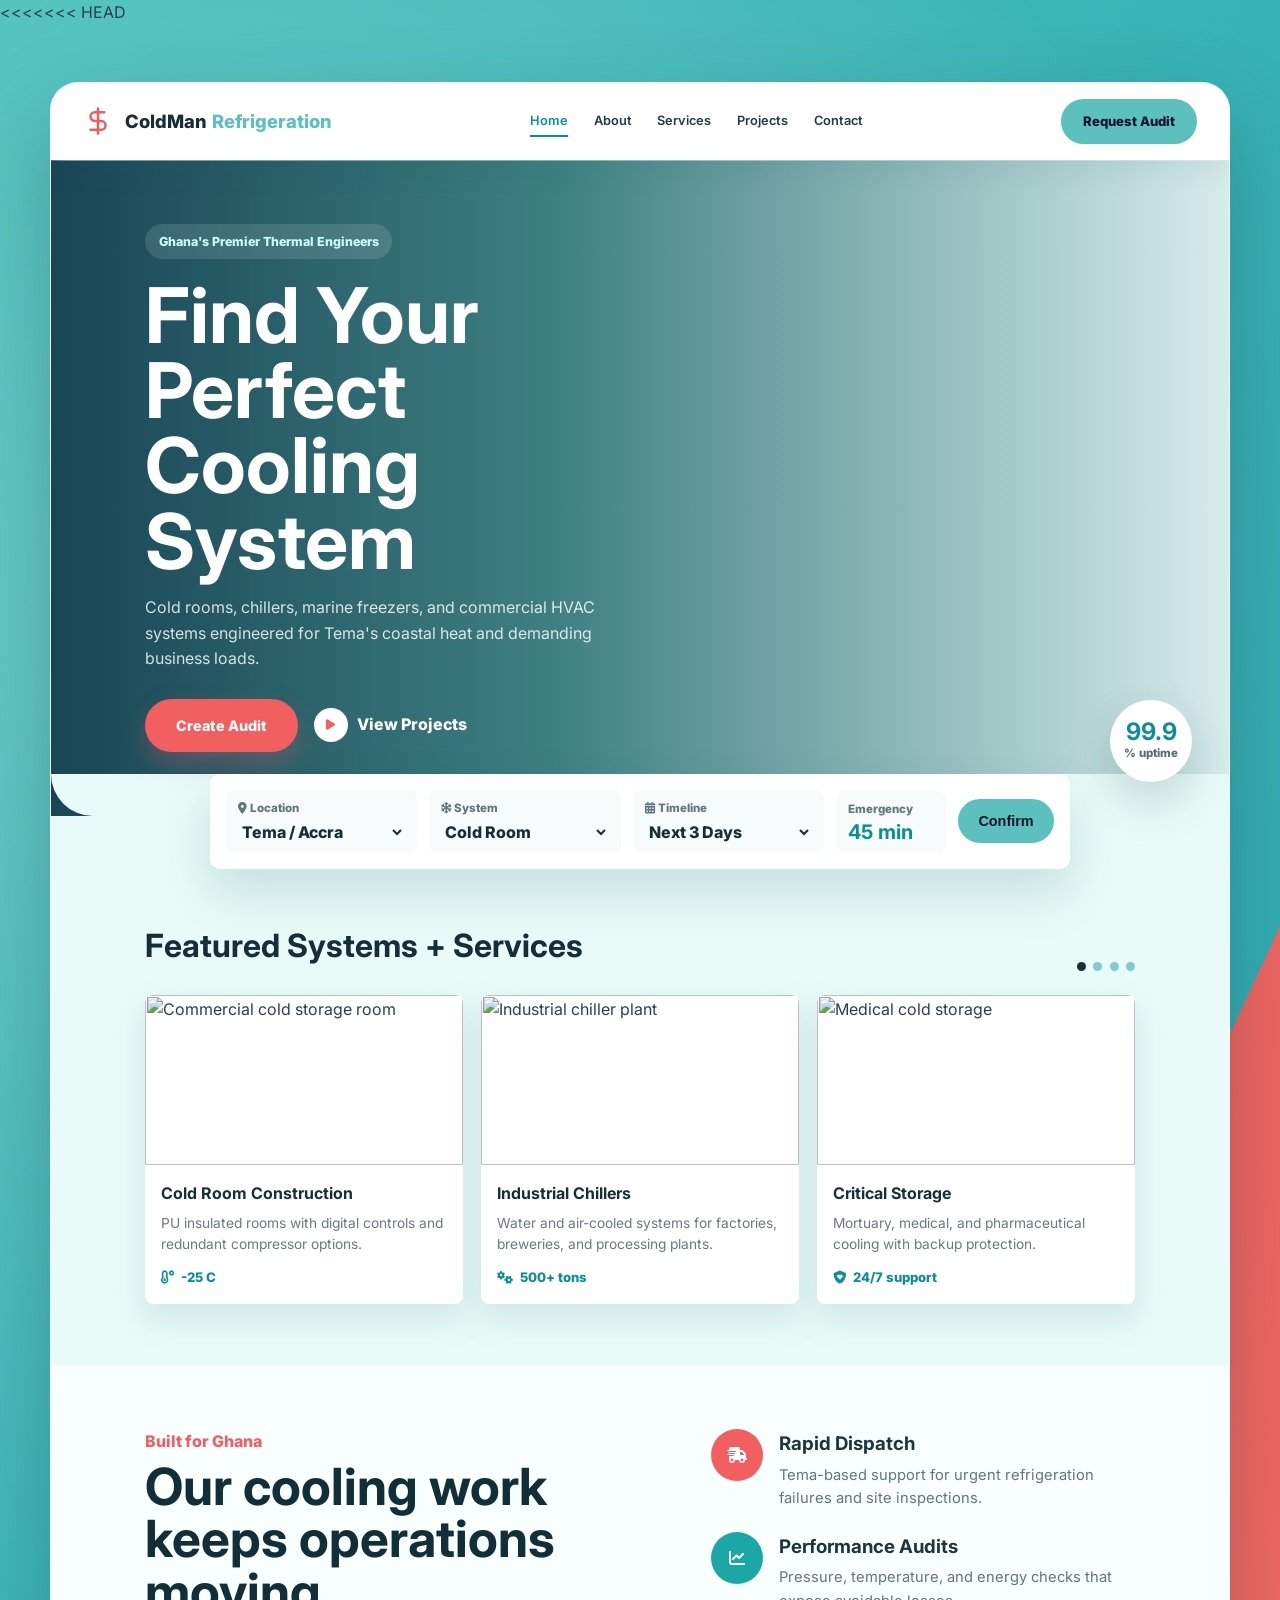
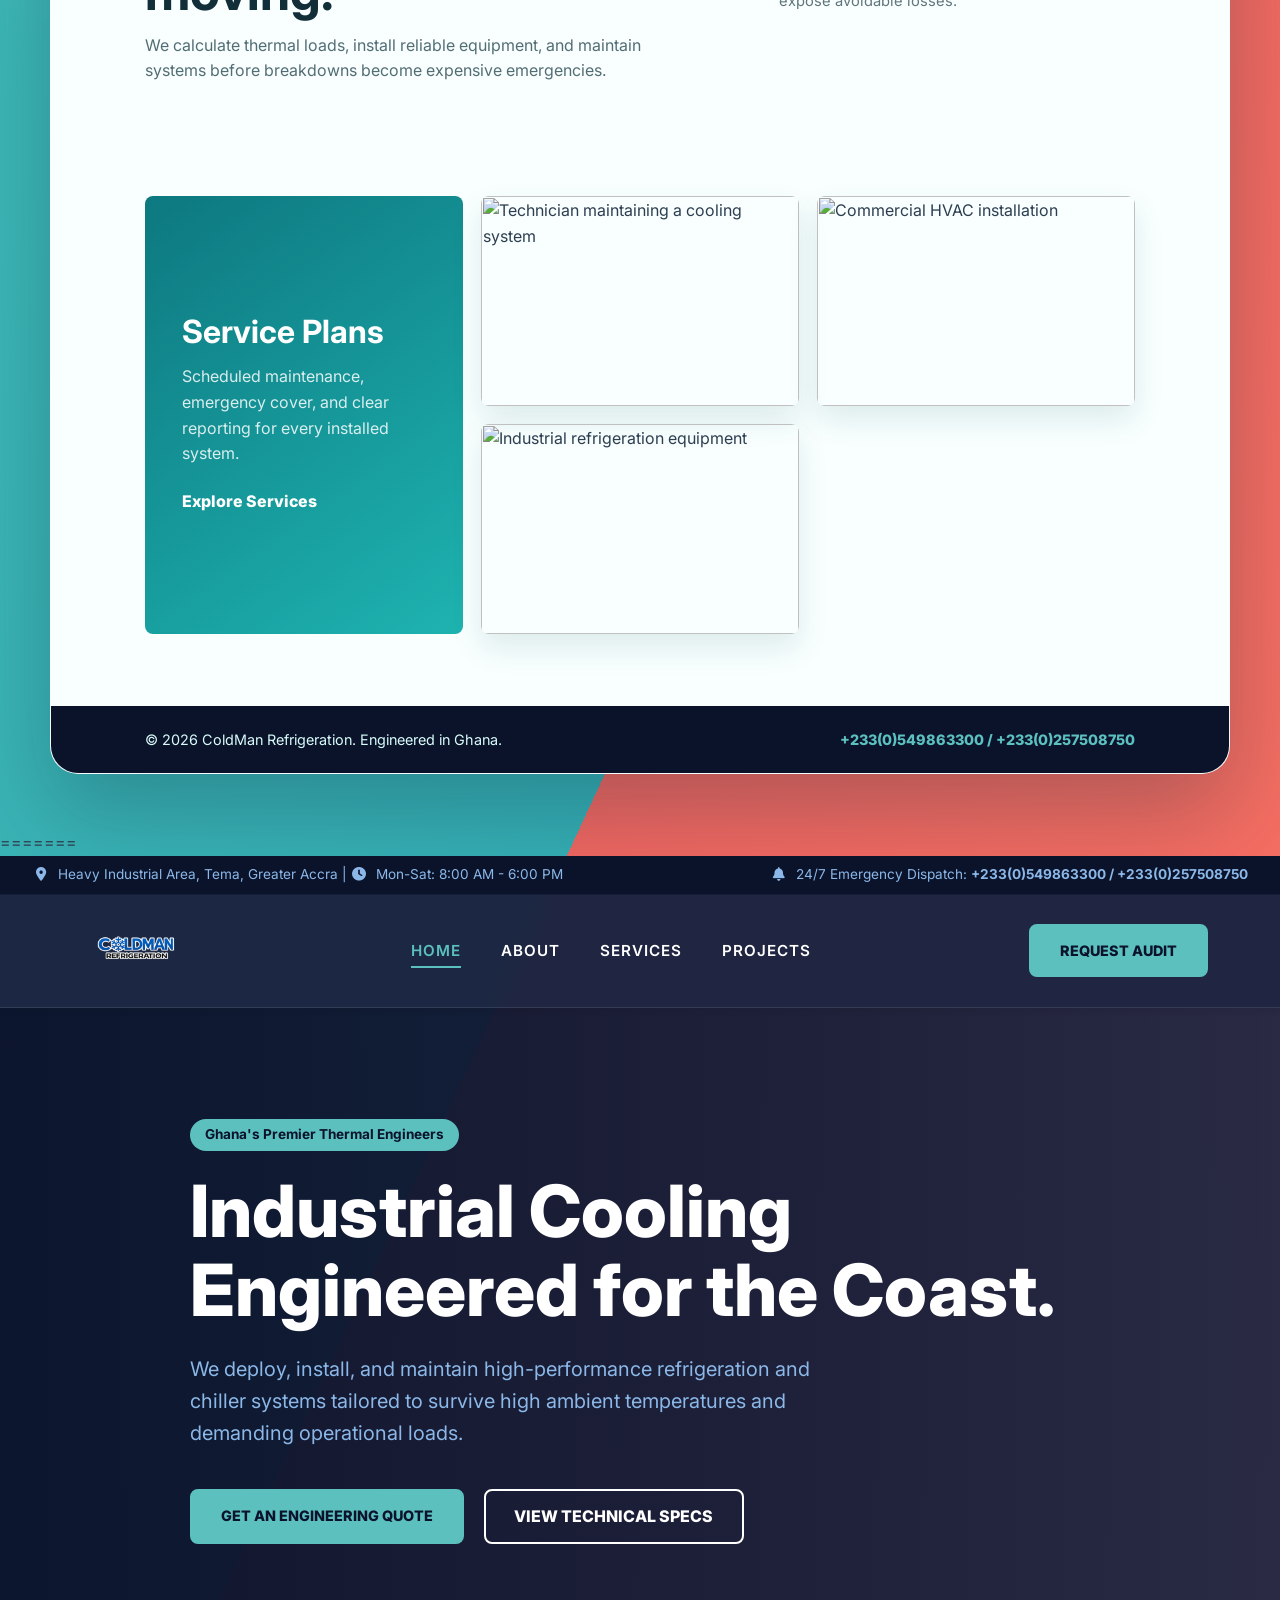
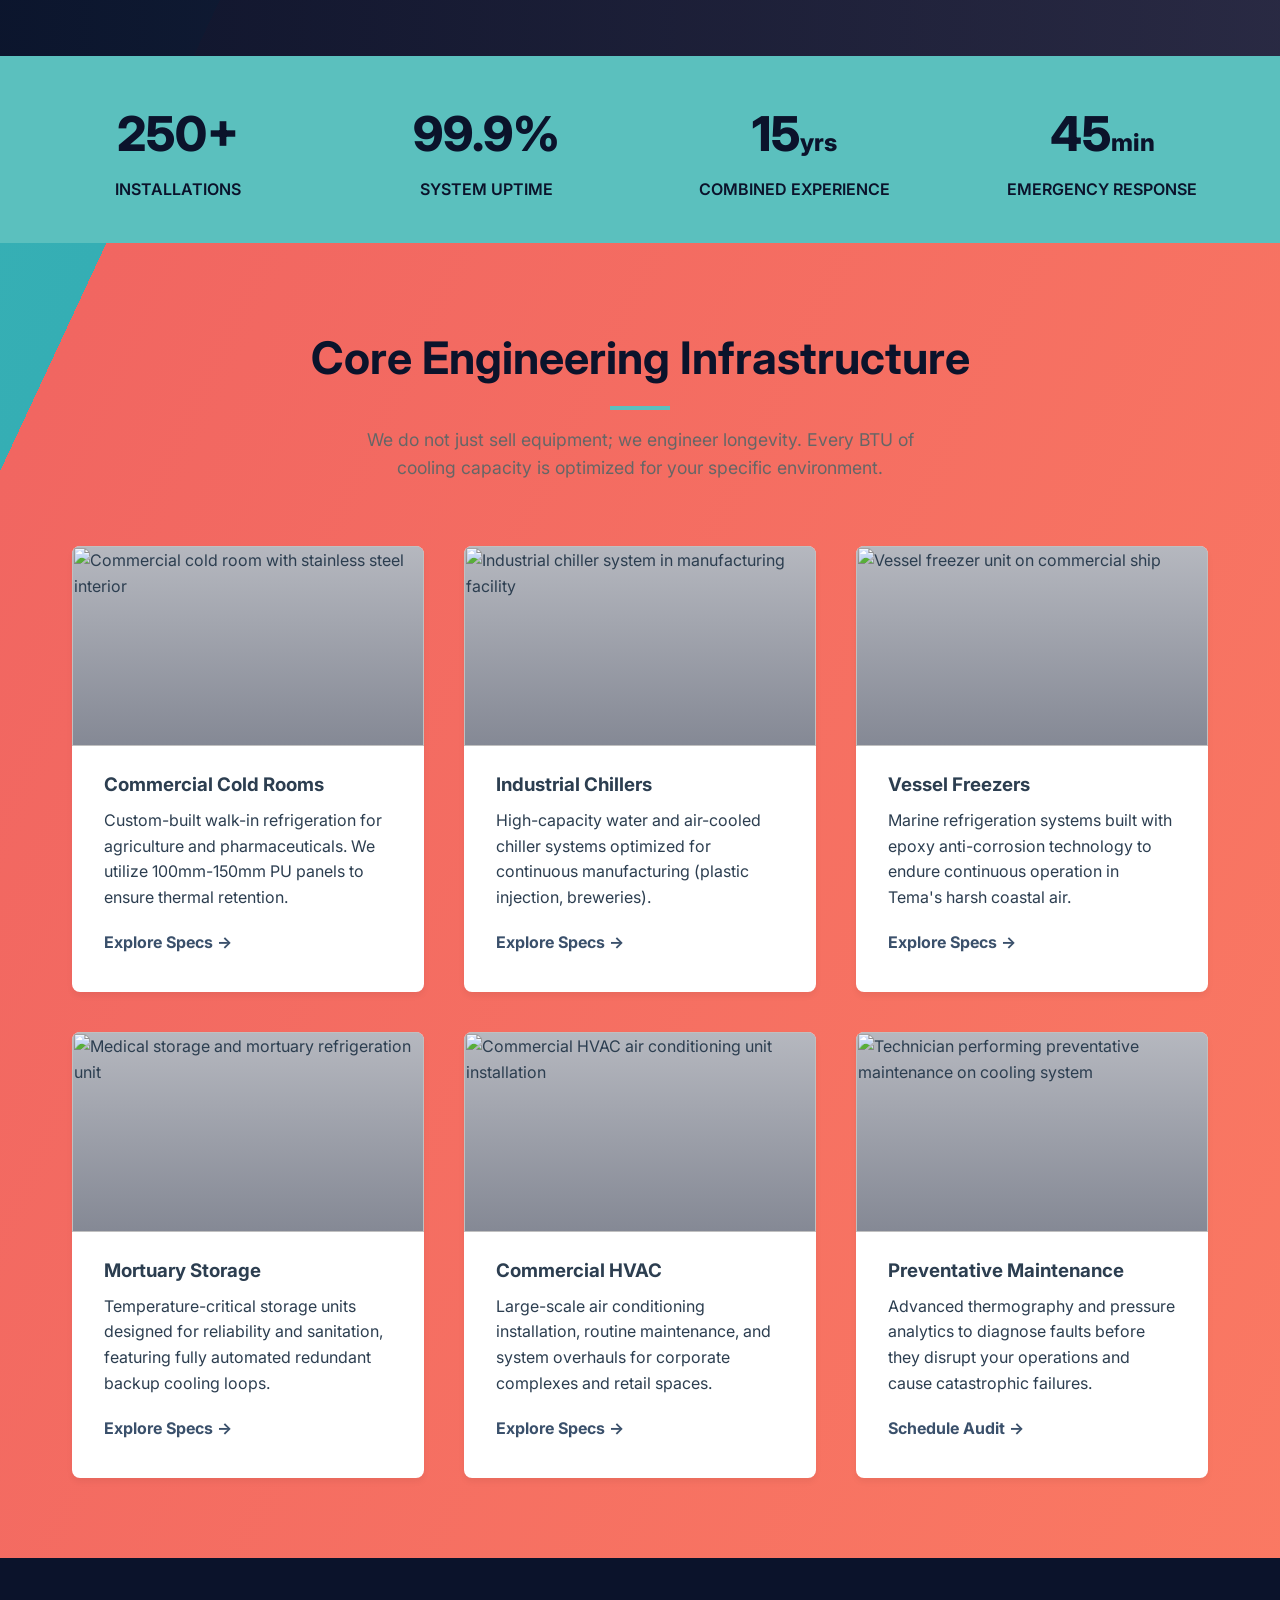
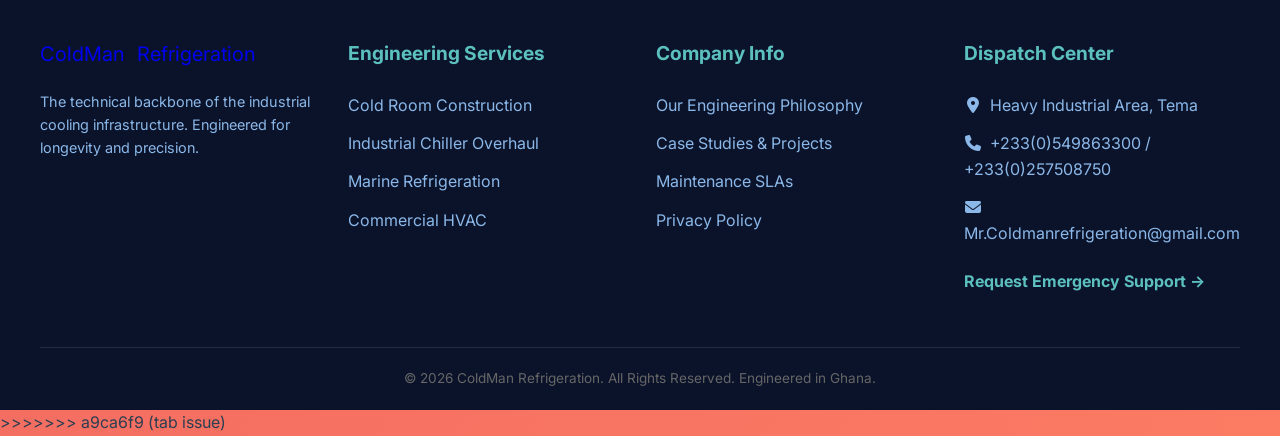
==== commit 1c9fb9cd: "tab issue" ====
--- a/index.html
+++ b/index.html
@@ -1,3 +1,4 @@
+<<<<<<< HEAD
 <!DOCTYPE html>
 <html lang="en">
 
@@ -168,4 +169,259 @@
 
 </body>
 
+=======
+<!DOCTYPE html>
+<html lang="en">
+
+<head>
+    <meta charset="UTF-8">
+    <meta name="viewport" content="width=device-width, initial-scale=1.0">
+    <meta name="description" content="Commercial cooling and industrial refrigeration engineering in Tema, Ghana.">
+    <title>ColdMan Refrigeration | Industrial Cooling</title>
+    <link rel="stylesheet" href="style.css">
+    <link rel="stylesheet" href="https://cdnjs.cloudflare.com/ajax/libs/font-awesome/6.5.1/css/all.min.css">
+</head>
+
+<body>
+
+    <div class="topbar">
+        <div><i class="fa-solid fa-location-dot inline-icon"></i>Heavy Industrial Area, Tema, Greater Accra | <i
+                class="fa-solid fa-clock inline-icon"></i>Mon-Sat: 8:00 AM - 6:00 PM</div>
+        <div><i class="fa-solid fa-bell inline-icon"></i>24/7 Emergency Dispatch: <strong>+233(0)549863300 /
+                +233(0)257508750</strong></div>
+    </div>
+
+    <header>
+        <div class="nav-container">
+            <a href="index.html" class="logo logo-primary">
+                <img src="Logo.png" alt="Website logo" class="header-logo">
+            </a>
+            <nav class="nav-links">
+                <a href="index.html" class="active">Home</a>
+                <a href="about.html">About</a>
+                <a href="services.html">Services</a>
+                <a href="projects.html">Projects</a>
+            </nav>
+            <a href="contact.html" class="btn-primary">Request Audit</a>
+        </div>
+    </header>
+
+    <section class="hero"
+        style="background: linear-gradient(to right, rgba(11, 19, 43, 0.7), rgba(28, 37, 65, 0.7)), url('https://images.unsplash.com/photo-1581092160562-40aa08e78837?ixlib=rb-4.0.3&auto=format&fit=crop&w=1920&q=80') center/cover; background-repeat: no-repeat; background-position: center;">
+
+        <!-- Dark Overlay -->
+        <div class="hero-overlay"></div>
+
+        <div class="container animate-fade-in"
+            style="padding: 0 2rem; color: var(--text-light); position: relative; z-index: 2;">
+            <span
+                style="background: var(--highlight); color: var(--bg-dark); padding: 5px 15px; border-radius: 20px; font-weight: bold; font-size: 0.85rem; margin-bottom: 20px; display: inline-block;">Ghana's
+                Premier Thermal Engineers</span>
+            <h1 style="font-size: 4.5rem; line-height: 1.1; font-weight: 800; margin-bottom: 1.5rem; max-width: 900px;">
+                Industrial Cooling Engineered for the Coast.</h1>
+            <p style="font-size: 1.25rem; color: var(--text-muted); max-width: 650px; margin-bottom: 2.5rem;">We deploy,
+                install, and maintain high-performance refrigeration and chiller systems tailored to survive high
+                ambient temperatures and demanding operational loads.</p>
+            <div style="display: flex; gap: 20px; flex-wrap: wrap;">
+                <a href="contact.html" class="btn-primary">Get an Engineering Quote</a>
+                <a href="services.html" class="btn-secondary">View Technical Specs</a>
+            </div>
+        </div>
+    </section>
+
+    <section style="background-color: var(--highlight); color: var(--bg-dark); padding: 40px 0;">
+        <div class="container grid-4 text-center">
+            <div>
+                <h2 style="font-size: 3rem; font-weight: 800; margin-bottom: 5px;">250+</h2>
+                <p style="font-weight: 600; text-transform: uppercase;">Installations</p>
+            </div>
+            <div>
+                <h2 style="font-size: 3rem; font-weight: 800; margin-bottom: 5px;">99.9%</h2>
+                <p style="font-weight: 600; text-transform: uppercase;">System Uptime</p>
+            </div>
+            <div>
+                <h2 style="font-size: 3rem; font-weight: 800; margin-bottom: 5px;">15<span
+                        style="font-size: 1.5rem;">yrs</span></h2>
+                <p style="font-weight: 600; text-transform: uppercase;">Combined Experience</p>
+            </div>
+            <div>
+                <h2 style="font-size: 3rem; font-weight: 800; margin-bottom: 5px;">45<span
+                        style="font-size: 1.5rem;">min</span></h2>
+                <p style="font-weight: 600; text-transform: uppercase;">Emergency Response</p>
+            </div>
+        </div>
+    </section>
+
+    <section class="section-padding container">
+        <div class="section-header">
+            <h2>Core Engineering Infrastructure</h2>
+            <p style="color: #666; font-size: 1.1rem; max-width: 600px; margin: 0 auto;">We do not just sell equipment;
+                we engineer longevity. Every BTU of cooling capacity is optimized for your specific environment.</p>
+        </div>
+
+        <div class="grid-3">
+            <article class="service-card service-card-with-image">
+                <div class="service-image-wrapper">
+                    <img src="https://images.unsplash.com/photo-1584568694244-14fbdf83bd30?ixlib=rb-4.0.3&auto=format&fit=crop&w=500&q=60"
+                        alt="Commercial cold room with stainless steel interior">
+                </div>
+                <h3>Commercial Cold Rooms</h3>
+                <p style="flex-grow: 1;">Custom-built walk-in refrigeration for agriculture and pharmaceuticals. We
+                    utilize 100mm-150mm PU panels to ensure thermal retention.</p>
+                <a href="services.html#coldrooms"
+                    style="color: var(--accent-blue); font-weight: bold; text-decoration: none; margin-top: 20px; display: inline-block;">Explore
+                    Specs &rarr;</a>
+            </article>
+
+            <article class="service-card service-card-with-image">
+                <div class="service-image-wrapper">
+                    <img src="https://images.unsplash.com/photo-1581092916550-e323be2ae537?ixlib=rb-4.0.3&auto=format&fit=crop&w=500&q=60"
+                        alt="Industrial chiller system in manufacturing facility">
+                </div>
+                <h3>Industrial Chillers</h3>
+                <p style="flex-grow: 1;">High-capacity water and air-cooled chiller systems optimized for continuous
+                    manufacturing (plastic injection, breweries).</p>
+                <a href="services.html#chillers"
+                    style="color: var(--accent-blue); font-weight: bold; text-decoration: none; margin-top: 20px; display: inline-block;">Explore
+                    Specs &rarr;</a>
+            </article>
+
+            <article class="service-card service-card-with-image">
+                <div class="service-image-wrapper">
+                    <img src="https://images.unsplash.com/photo-1586834985259-efbb4cef6e2b?ixlib=rb-4.0.3&auto=format&fit=crop&w=500&q=60"
+                        alt="Vessel freezer unit on commercial ship">
+                </div>
+                <h3>Vessel Freezers</h3>
+                <p style="flex-grow: 1;">Marine refrigeration systems built with epoxy anti-corrosion technology to
+                    endure continuous operation in Tema's harsh coastal air.</p>
+                <a href="services.html#marine"
+                    style="color: var(--accent-blue); font-weight: bold; text-decoration: none; margin-top: 20px; display: inline-block;">Explore
+                    Specs &rarr;</a>
+            </article>
+
+            <article class="service-card service-card-with-image">
+                <div class="service-image-wrapper">
+                    <img src="https://images.unsplash.com/photo-1576091160399-112ba8d25d1d?ixlib=rb-4.0.3&auto=format&fit=crop&w=500&q=60"
+                        alt="Medical storage and mortuary refrigeration unit">
+                </div>
+                <h3>Mortuary Storage</h3>
+                <p style="flex-grow: 1;">Temperature-critical storage units designed for reliability and sanitation,
+                    featuring fully automated redundant backup cooling loops.</p>
+                <a href="services.html#mortuary"
+                    style="color: var(--accent-blue); font-weight: bold; text-decoration: none; margin-top: 20px; display: inline-block;">Explore
+                    Specs &rarr;</a>
+            </article>
+
+            <article class="service-card service-card-with-image">
+                <div class="service-image-wrapper">
+                    <img src="https://images.unsplash.com/photo-1585771724684-38269d6639fd?ixlib=rb-4.0.3&auto=format&fit=crop&w=500&q=60"
+                        alt="Commercial HVAC air conditioning unit installation">
+                </div>
+                <h3>Commercial HVAC</h3>
+                <p style="flex-grow: 1;">Large-scale air conditioning installation, routine maintenance, and system
+                    overhauls for corporate complexes and retail spaces.</p>
+                <a href="services.html#hvac"
+                    style="color: var(--accent-blue); font-weight: bold; text-decoration: none; margin-top: 20px; display: inline-block;">Explore
+                    Specs &rarr;</a>
+            </article>
+
+            <article class="service-card service-card-with-image">
+                <div class="service-image-wrapper">
+                    <img src="https://images.unsplash.com/photo-1581092162692-8644c7c60df7?ixlib=rb-4.0.3&auto=format&fit=crop&w=500&q=60"
+                        alt="Technician performing preventative maintenance on cooling system">
+                </div>
+                <h3>Preventative Maintenance</h3>
+                <p style="flex-grow: 1;">Advanced thermography and pressure analytics to diagnose faults before they
+                    disrupt your operations and cause catastrophic failures.</p>
+                <a href="contact.html"
+                    style="color: var(--accent-blue); font-weight: bold; text-decoration: none; margin-top: 20px; display: inline-block;">Schedule
+                    Audit &rarr;</a>
+            </article>
+        </div>
+    </section>
+
+    <footer class="fat-footer">
+        <div class="container grid-4 footer-top">
+            <div style="grid-column: span 1;">
+                <a href="index.html" class="logo" style="margin-bottom: 20px;">ColdMan<span>Refrigeration</span></a>
+                <p style="color: var(--text-muted); font-size: 0.9rem;">The technical backbone of the industrial cooling
+                    infrastructure. Engineered for longevity and precision.</p>
+            </div>
+
+            <div class="footer-lists">
+                <h4>Engineering Services</h4>
+                <ul>
+                    <li><a href="services.html#coldrooms">Cold Room Construction</a></li>
+                    <li><a href="services.html#chillers">Industrial Chiller Overhaul</a></li>
+                    <li><a href="services.html#marine">Marine Refrigeration</a></li>
+                    <li><a href="services.html#hvac">Commercial HVAC</a></li>
+                </ul>
+            </div>
+
+            <div class="footer-lists">
+                <h4>Company Info</h4>
+                <ul>
+                    <li><a href="about.html">Our Engineering Philosophy</a></li>
+                    <li><a href="projects.html">Case Studies & Projects</a></li>
+                    <li><a href="terms.html">Maintenance SLAs</a></li>
+                    <li><a href="privacy.html">Privacy Policy</a></li>
+                </ul>
+            </div>
+
+            <div class="footer-lists">
+                <h4>Dispatch Center</h4>
+                <ul>
+                    <li style="color: var(--text-muted);"><i class="fa-solid fa-location-dot inline-icon"></i>Heavy
+                        Industrial Area, Tema</li>
+                    <li style="color: var(--text-muted);"><i class="fa-solid fa-phone inline-icon"></i>+233(0)549863300
+                        / +233(0)257508750</li>
+                    <li style="color: var(--text-muted);"><i
+                            class="fa-solid fa-envelope inline-icon"></i>Mr.Coldmanrefrigeration@gmail.com</li>
+                    <li><a href="contact.html"
+                            style="color: var(--highlight); font-weight: bold; display: inline-block; margin-top: 10px;">Request
+                            Emergency Support &rarr;</a></li>
+                </ul>
+            </div>
+        </div>
+        <div class="container text-center" style="font-size: 0.85rem; color: #666;">
+            <p>&copy; 2026 ColdMan Refrigeration. All Rights Reserved. Engineered in Ghana.</p>
+        </div>
+    </footer>
+
+    <script>
+        // Hero Image Slider Auto-Rotate (guarded)
+        (function () {
+            const slides = document.querySelectorAll('.hero-slide');
+            const totalSlides = slides.length;
+            if (!totalSlides) return; // nothing to do
+
+            let currentSlide = 0;
+
+            function showSlide(n) {
+                slides.forEach(slide => slide.classList.remove('active'));
+                if (slides[n]) slides[n].classList.add('active');
+            }
+
+            function nextSlide() {
+                currentSlide = (currentSlide + 1) % totalSlides;
+                showSlide(currentSlide);
+            }
+
+            // Initialize first slide as active
+            showSlide(0);
+
+            // Auto-rotate only when there's more than one slide
+            if (totalSlides > 1) setInterval(nextSlide, 5000);
+
+            // Apply theme preview if requested via URL (?theme=freeze)
+            try {
+                const params = new URLSearchParams(window.location.search);
+                if (params.get('theme') === 'freeze') document.body.classList.add('freeze-theme');
+            } catch (e) { }
+        })();
+    </script>
+
+</body>
+
+>>>>>>> a9ca6f9 (tab issue)
 </html>
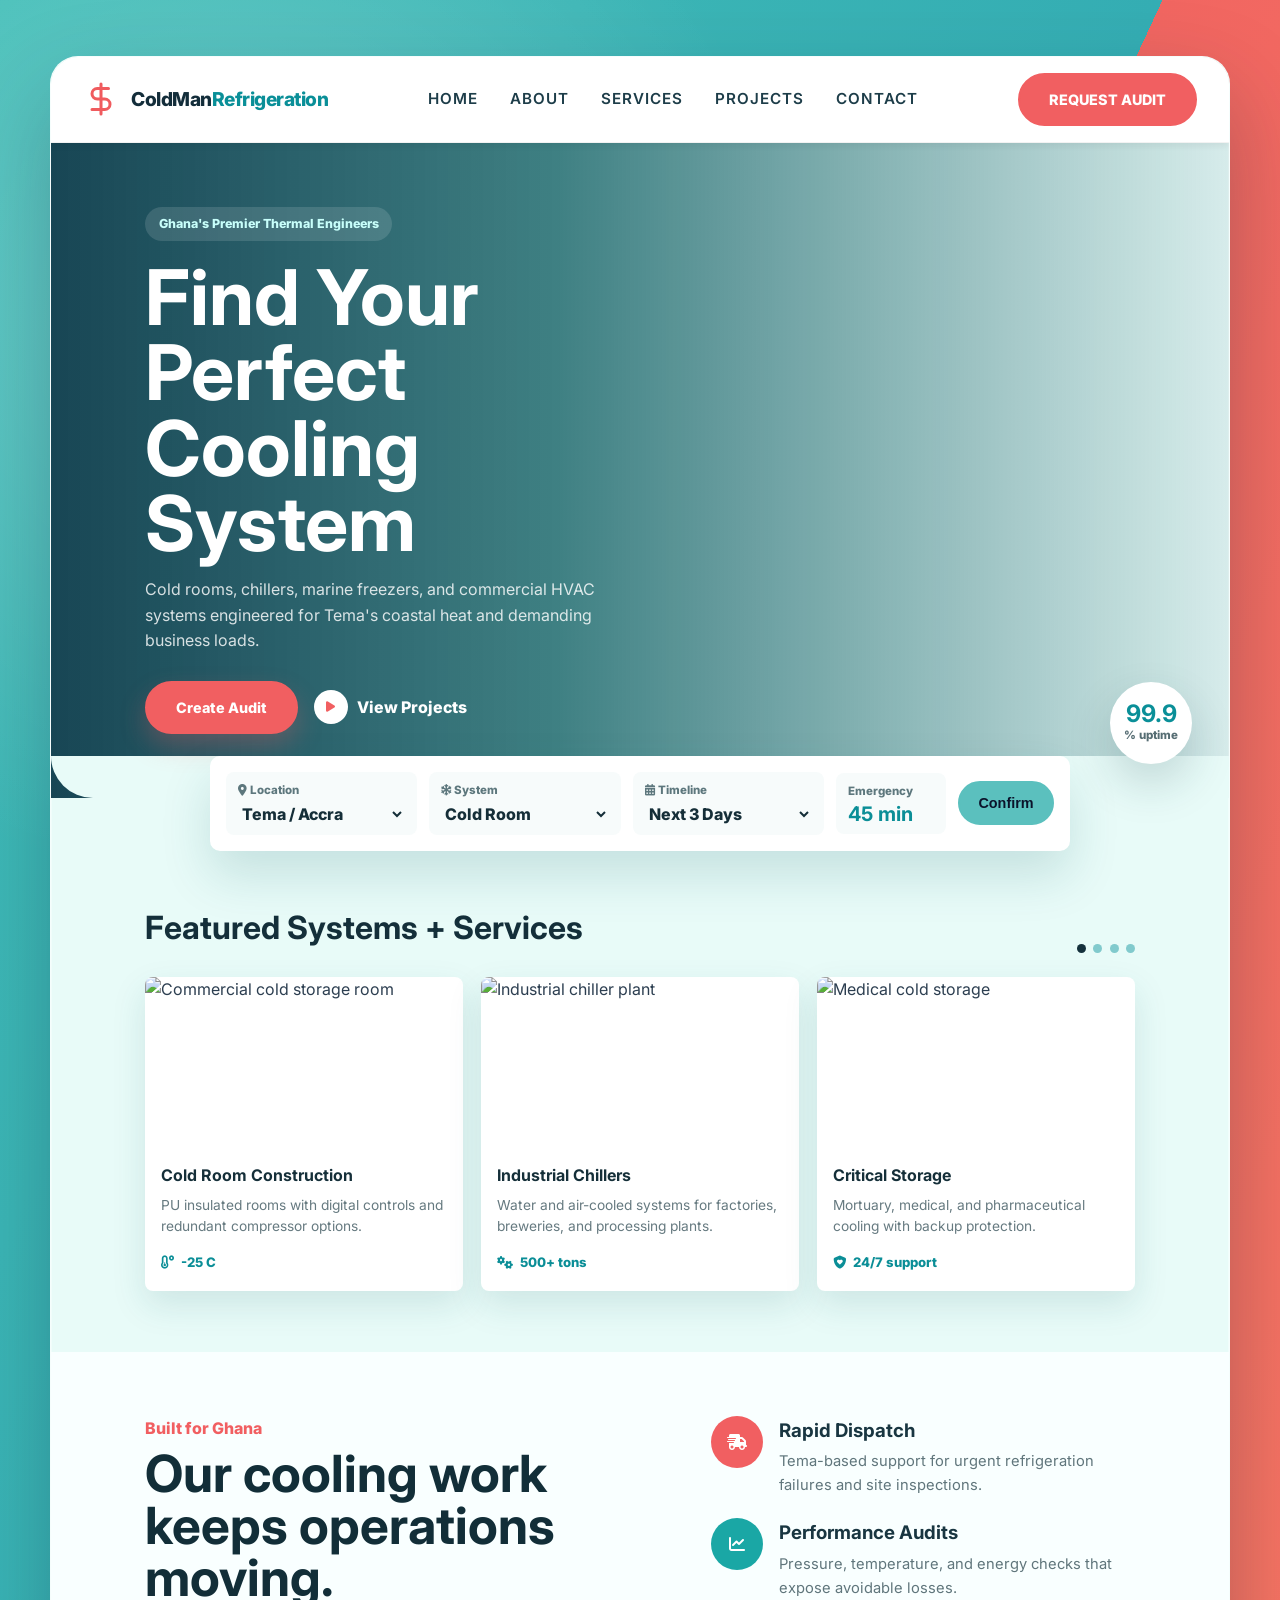
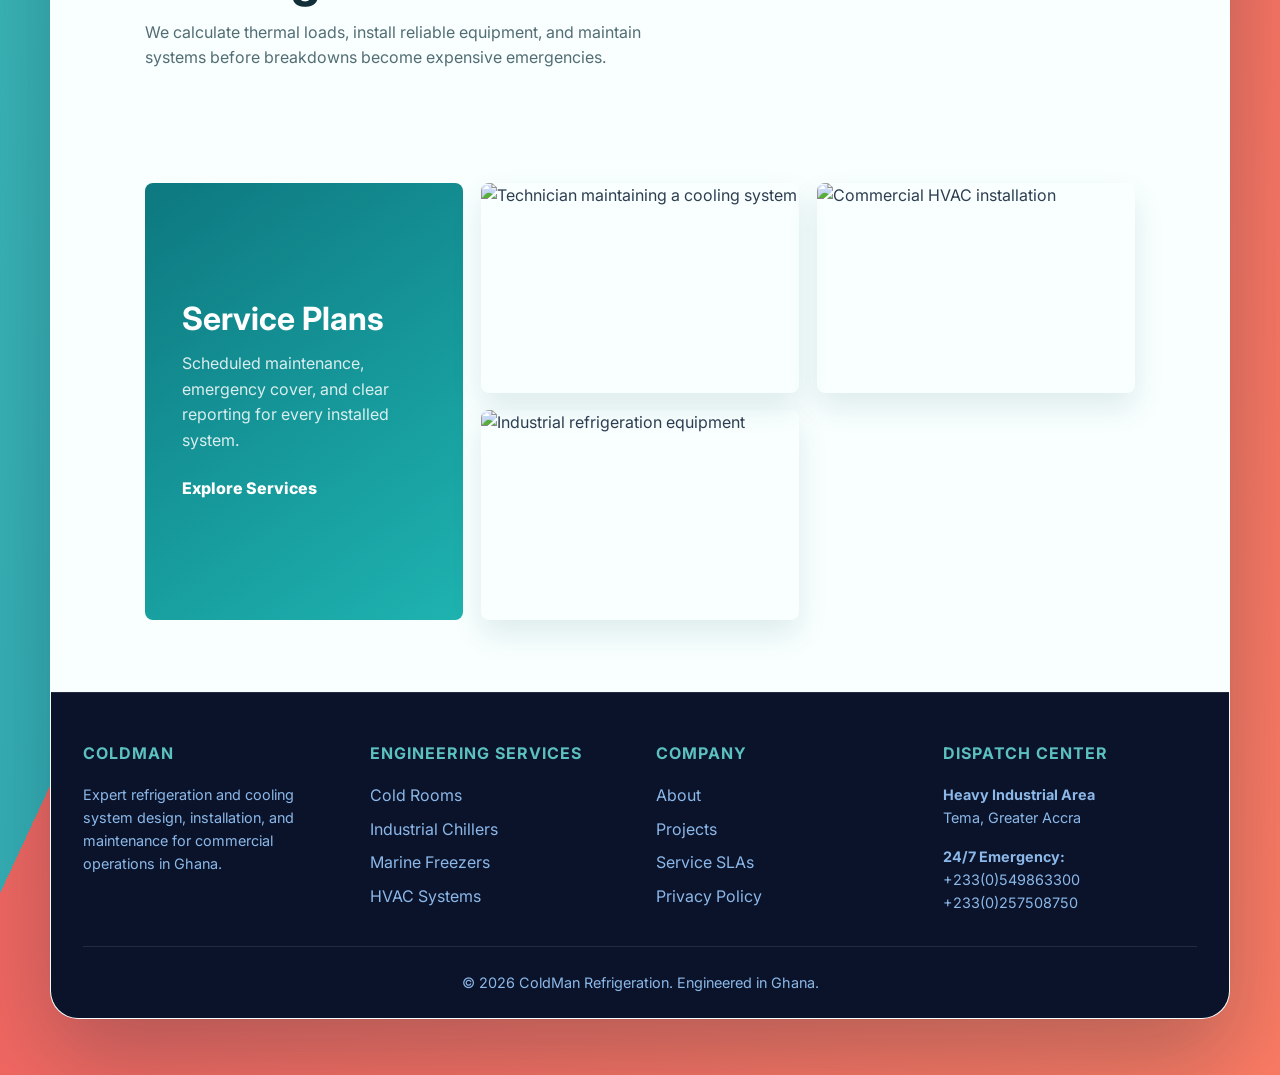
==== commit 11701487: "gui change" ====
--- a/index.html
+++ b/index.html
@@ -1,175 +1,3 @@
-<<<<<<< HEAD
-<!DOCTYPE html>
-<html lang="en">
-
-<head>
-    <meta charset="UTF-8">
-    <meta name="viewport" content="width=device-width, initial-scale=1.0">
-    <meta name="description" content="Commercial cooling and industrial refrigeration engineering in Tema, Ghana.">
-    <title>ColdMan Refrigeration | Industrial Cooling</title>
-    <link rel="stylesheet" href="style.css">
-    <link rel="stylesheet" href="https://cdnjs.cloudflare.com/ajax/libs/font-awesome/6.5.1/css/all.min.css">
-</head>
-
-<body class="home-shell">
-
-    <main class="mockup-stage">
-        <div class="site-frame">
-            <header class="home-header">
-                <div class="nav-container home-nav">
-                    <a href="index.html" class="logo logo-primary">
-                        <svg class="logo-icon" viewBox="0 0 24 24" fill="none" stroke="var(--highlight)"
-                            stroke-width="2" stroke-linecap="round" stroke-linejoin="round">
-                            <path d="M12 2v20M17 5H9.5a3.5 3.5 0 0 0 0 7h5a3.5 3.5 0 0 1 0 7H6" />
-                        </svg>
-                        <span class="logo-text">ColdMan<span class="logo-accent">Refrigeration</span></span>
-                    </a>
-                    <nav class="nav-links">
-                        <a href="index.html" class="active">Home</a>
-                        <a href="about.html">About</a>
-                        <a href="services.html">Services</a>
-                        <a href="projects.html">Projects</a>
-                        <a href="contact.html">Contact</a>
-                    </nav>
-                    <a href="contact.html" class="btn-primary nav-cta">Request Audit</a>
-                </div>
-            </header>
-
-            <section class="home-hero">
-                <div class="hero-copy animate-fade-in">
-                    <span class="hero-kicker">Ghana's Premier Thermal Engineers</span>
-                    <h1>Find Your Perfect Cooling System</h1>
-                    <p>Cold rooms, chillers, marine freezers, and commercial HVAC systems engineered for Tema's coastal
-                        heat and demanding business loads.</p>
-                    <div class="hero-actions">
-                        <a href="contact.html" class="btn-primary">Create Audit</a>
-                        <a href="projects.html" class="hero-play"><i class="fa-solid fa-play"></i> View Projects</a>
-                    </div>
-                </div>
-                <div class="hero-rating" aria-label="System uptime rating">
-                    <strong>99.9</strong>
-                    <span>% uptime</span>
-                </div>
-            </section>
-
-            <form class="audit-bar" action="contact.html" method="get">
-                <label>
-                    <span><i class="fa-solid fa-location-dot"></i> Location</span>
-                    <select name="location" aria-label="Location">
-                        <option>Tema / Accra</option>
-                        <option>Kumasi</option>
-                        <option>Takoradi</option>
-                    </select>
-                </label>
-                <label>
-                    <span><i class="fa-solid fa-snowflake"></i> System</span>
-                    <select name="system" aria-label="System type">
-                        <option>Cold Room</option>
-                        <option>Industrial Chiller</option>
-                        <option>Marine Freezer</option>
-                        <option>Commercial HVAC</option>
-                    </select>
-                </label>
-                <label>
-                    <span><i class="fa-solid fa-calendar-days"></i> Timeline</span>
-                    <select name="timeline" aria-label="Timeline">
-                        <option>Next 3 Days</option>
-                        <option>This Week</option>
-                        <option>This Month</option>
-                    </select>
-                </label>
-                <div class="audit-score">
-                    <span>Emergency</span>
-                    <strong>45 min</strong>
-                </div>
-                <button type="submit" class="btn-primary">Confirm</button>
-            </form>
-
-            <section class="featured-strip">
-                <div class="section-title-row">
-                    <h2>Featured Systems + Services</h2>
-                    <div class="dot-nav" aria-hidden="true"><span></span><span></span><span></span><span></span></div>
-                </div>
-                <div class="featured-grid">
-                    <article class="mini-card">
-                        <img src="https://images.unsplash.com/photo-1584568694244-14fbdf83bd30?auto=format&fit=crop&w=800&q=80"
-                            alt="Commercial cold storage room">
-                        <div>
-                            <h3>Cold Room Construction</h3>
-                            <p>PU insulated rooms with digital controls and redundant compressor options.</p>
-                            <span><i class="fa-solid fa-temperature-low"></i> -25 C</span>
-                        </div>
-                    </article>
-                    <article class="mini-card">
-                        <img src="https://images.unsplash.com/photo-1581092916550-e323be2ae537?auto=format&fit=crop&w=800&q=80"
-                            alt="Industrial chiller plant">
-                        <div>
-                            <h3>Industrial Chillers</h3>
-                            <p>Water and air-cooled systems for factories, breweries, and processing plants.</p>
-                            <span><i class="fa-solid fa-gears"></i> 500+ tons</span>
-                        </div>
-                    </article>
-                    <article class="mini-card">
-                        <img src="https://images.unsplash.com/photo-1576091160399-112ba8d25d1d?auto=format&fit=crop&w=800&q=80"
-                            alt="Medical cold storage">
-                        <div>
-                            <h3>Critical Storage</h3>
-                            <p>Mortuary, medical, and pharmaceutical cooling with backup protection.</p>
-                            <span><i class="fa-solid fa-shield-heart"></i> 24/7 support</span>
-                        </div>
-                    </article>
-                </div>
-            </section>
-
-            <section class="promise-panel">
-                <div class="promise-copy">
-                    <span>Built for Ghana</span>
-                    <h2>Our cooling work keeps operations moving.</h2>
-                    <p>We calculate thermal loads, install reliable equipment, and maintain systems before breakdowns
-                        become expensive emergencies.</p>
-                </div>
-                <div class="promise-list">
-                    <article>
-                        <i class="fa-solid fa-truck-fast"></i>
-                        <div>
-                            <h3>Rapid Dispatch</h3>
-                            <p>Tema-based support for urgent refrigeration failures and site inspections.</p>
-                        </div>
-                    </article>
-                    <article>
-                        <i class="fa-solid fa-chart-line"></i>
-                        <div>
-                            <h3>Performance Audits</h3>
-                            <p>Pressure, temperature, and energy checks that expose avoidable losses.</p>
-                        </div>
-                    </article>
-                </div>
-            </section>
-
-            <section class="gallery-band">
-                <article class="feature-tile teal-tile">
-                    <h2>Service Plans</h2>
-                    <p>Scheduled maintenance, emergency cover, and clear reporting for every installed system.</p>
-                    <a href="services.html">Explore Services</a>
-                </article>
-                <img src="https://images.unsplash.com/photo-1581092162692-8644c7c60df7?auto=format&fit=crop&w=800&q=80"
-                    alt="Technician maintaining a cooling system">
-                <img src="https://images.unsplash.com/photo-1585771724684-38269d6639fd?auto=format&fit=crop&w=800&q=80"
-                    alt="Commercial HVAC installation">
-                <img src="https://images.unsplash.com/photo-1581092580497-e0d23cbdf1dc?auto=format&fit=crop&w=800&q=80"
-                    alt="Industrial refrigeration equipment">
-            </section>
-
-            <footer class="home-footer">
-                <p>&copy; 2026 ColdMan Refrigeration. Engineered in Ghana.</p>
-                <a href="contact.html">+233(0)549863300 / +233(0)257508750</a>
-            </footer>
-        </div>
-    </main>
-
-</body>
-
-=======
 <!DOCTYPE html>
 <html lang="en">
 
@@ -182,246 +10,227 @@
     <link rel="stylesheet" href="https://cdnjs.cloudflare.com/ajax/libs/font-awesome/6.5.1/css/all.min.css">
 </head>
 
-<body>
-
-    <div class="topbar">
-        <div><i class="fa-solid fa-location-dot inline-icon"></i>Heavy Industrial Area, Tema, Greater Accra | <i
-                class="fa-solid fa-clock inline-icon"></i>Mon-Sat: 8:00 AM - 6:00 PM</div>
-        <div><i class="fa-solid fa-bell inline-icon"></i>24/7 Emergency Dispatch: <strong>+233(0)549863300 /
-                +233(0)257508750</strong></div>
-    </div>
-
-    <header>
-        <div class="nav-container">
-            <a href="index.html" class="logo logo-primary">
-                <img src="Logo.png" alt="Website logo" class="header-logo">
-            </a>
-            <nav class="nav-links">
-                <a href="index.html" class="active">Home</a>
-                <a href="about.html">About</a>
-                <a href="services.html">Services</a>
-                <a href="projects.html">Projects</a>
-            </nav>
-            <a href="contact.html" class="btn-primary">Request Audit</a>
+<body class="home-shell">
+    <main class="mockup-stage">
+        <div class="site-frame">
+            <header
+                style="background-color: rgba(255, 255, 255, 0.98); backdrop-filter: blur(10px); position: sticky; width: 100%; top: 0; z-index: 1000; border-bottom: 1px solid rgba(0, 0, 0, 0.05); box-shadow: 0 4px 6px rgba(0,0,0,0.05);">
+                <div class="nav-container"
+                    style="max-width: 1200px; margin: 0 auto; padding: 1rem 2rem; display: flex; justify-content: space-between; align-items: center; gap: 1.5rem;">
+                    <a href="index.html" class="logo logo-primary"
+                        style="color: #132d3a; font-size: 1.2rem; text-decoration: none; display: flex; align-items: center; gap: 0.75rem;">
+                        <svg style="width: 36px; height: 36px;" viewBox="0 0 24 24" fill="none" stroke="#f05b5e"
+                            stroke-width="2" stroke-linecap="round" stroke-linejoin="round">
+                            <path d="M12 2v20M17 5H9.5a3.5 3.5 0 0 0 0 7h5a3.5 3.5 0 0 1 0 7H6" />
+                        </svg>
+                        <span>ColdMan<span style="color: #0a8f98;">Refrigeration</span></span>
+                    </a>
+                    <nav class="nav-links" style="display: flex; gap: 2rem; flex: 1; justify-content: center;">
+                        <a href="index.html"
+                            style="color: #1d3d49; text-decoration: none; font-weight: 600; font-size: 0.95rem;">Home</a>
+                        <a href="about.html"
+                            style="color: #1d3d49; text-decoration: none; font-weight: 600; font-size: 0.95rem;">About</a>
+                        <a href="services.html"
+                            style="color: #1d3d49; text-decoration: none; font-weight: 600; font-size: 0.95rem;">Services</a>
+                        <a href="projects.html"
+                            style="color: #1d3d49; text-decoration: none; font-weight: 600; font-size: 0.95rem;">Projects</a>
+                        <a href="contact.html"
+                            style="color: #1d3d49; text-decoration: none; font-weight: 600; font-size: 0.95rem;">Contact</a>
+                    </nav>
+                    <a href="contact.html"
+                        style="background-color: #f15f61; color: #ffffff; padding: 0.8rem 1.8rem; border-radius: 999px; text-decoration: none; font-weight: 800; text-transform: uppercase; font-size: 0.9rem; border: 2px solid #f15f61; cursor: pointer; white-space: nowrap;">Request
+                        Audit</a>
+                </div>
+            </header>
+
+            <section class="home-hero">
+                <div class="hero-copy animate-fade-in">
+                    <span class="hero-kicker">Ghana's Premier Thermal Engineers</span>
+                    <h1>Find Your Perfect Cooling System</h1>
+                    <p>Cold rooms, chillers, marine freezers, and commercial HVAC systems engineered for Tema's coastal
+                        heat and demanding business loads.</p>
+                    <div class="hero-actions">
+                        <a href="contact.html" class="btn-primary">Create Audit</a>
+                        <a href="projects.html" class="hero-play"><i class="fa-solid fa-play"></i> View Projects</a>
+                    </div>
+                </div>
+                <div class="hero-rating" aria-label="System uptime rating">
+                    <strong>99.9</strong>
+                    <span>% uptime</span>
+                </div>
+            </section>
+
+            <form class="audit-bar" action="contact.html" method="get">
+                <label>
+                    <span><i class="fa-solid fa-location-dot"></i> Location</span>
+                    <select name="location" aria-label="Location">
+                        <option>Tema / Accra</option>
+                        <option>Kumasi</option>
+                        <option>Takoradi</option>
+                    </select>
+                </label>
+                <label>
+                    <span><i class="fa-solid fa-snowflake"></i> System</span>
+                    <select name="system" aria-label="System type">
+                        <option>Cold Room</option>
+                        <option>Industrial Chiller</option>
+                        <option>Marine Freezer</option>
+                        <option>Commercial HVAC</option>
+                    </select>
+                </label>
+                <label>
+                    <span><i class="fa-solid fa-calendar-days"></i> Timeline</span>
+                    <select name="timeline" aria-label="Timeline">
+                        <option>Next 3 Days</option>
+                        <option>This Week</option>
+                        <option>This Month</option>
+                    </select>
+                </label>
+                <div class="audit-score">
+                    <span>Emergency</span>
+                    <strong>45 min</strong>
+                </div>
+                <button type="submit" class="btn-primary">Confirm</button>
+            </form>
+
+            <section class="featured-strip">
+                <div class="section-title-row">
+                    <h2>Featured Systems + Services</h2>
+                    <div class="dot-nav" aria-hidden="true"><span></span><span></span><span></span><span></span></div>
+                </div>
+                <div class="featured-grid">
+                    <article class="mini-card">
+                        <img src="https://images.unsplash.com/photo-1584568694244-14fbdf83bd30?auto=format&fit=crop&w=800&q=80"
+                            alt="Commercial cold storage room">
+                        <div>
+                            <h3>Cold Room Construction</h3>
+                            <p>PU insulated rooms with digital controls and redundant compressor options.</p>
+                            <span><i class="fa-solid fa-temperature-low"></i> -25 C</span>
+                        </div>
+                    </article>
+                    <article class="mini-card">
+                        <img src="https://images.unsplash.com/photo-1581092916550-e323be2ae537?auto=format&fit=crop&w=800&q=80"
+                            alt="Industrial chiller plant">
+                        <div>
+                            <h3>Industrial Chillers</h3>
+                            <p>Water and air-cooled systems for factories, breweries, and processing plants.</p>
+                            <span><i class="fa-solid fa-gears"></i> 500+ tons</span>
+                        </div>
+                    </article>
+                    <article class="mini-card">
+                        <img src="https://images.unsplash.com/photo-1576091160399-112ba8d25d1d?auto=format&fit=crop&w=800&q=80"
+                            alt="Medical cold storage">
+                        <div>
+                            <h3>Critical Storage</h3>
+                            <p>Mortuary, medical, and pharmaceutical cooling with backup protection.</p>
+                            <span><i class="fa-solid fa-shield-heart"></i> 24/7 support</span>
+                        </div>
+                    </article>
+                </div>
+            </section>
+
+            <section class="promise-panel">
+                <div class="promise-copy">
+                    <span>Built for Ghana</span>
+                    <h2>Our cooling work keeps operations moving.</h2>
+                    <p>We calculate thermal loads, install reliable equipment, and maintain systems before breakdowns
+                        become expensive emergencies.</p>
+                </div>
+                <div class="promise-list">
+                    <article>
+                        <i class="fa-solid fa-truck-fast"></i>
+                        <div>
+                            <h3>Rapid Dispatch</h3>
+                            <p>Tema-based support for urgent refrigeration failures and site inspections.</p>
+                        </div>
+                    </article>
+                    <article>
+                        <i class="fa-solid fa-chart-line"></i>
+                        <div>
+                            <h3>Performance Audits</h3>
+                            <p>Pressure, temperature, and energy checks that expose avoidable losses.</p>
+                        </div>
+                    </article>
+                </div>
+            </section>
+
+            <section class="gallery-band">
+                <article class="feature-tile teal-tile">
+                    <h2>Service Plans</h2>
+                    <p>Scheduled maintenance, emergency cover, and clear reporting for every installed system.</p>
+                    <a href="services.html">Explore Services</a>
+                </article>
+                <img src="https://images.unsplash.com/photo-1581092162692-8644c7c60df7?auto=format&fit=crop&w=800&q=80"
+                    alt="Technician maintaining a cooling system">
+                <img src="https://images.unsplash.com/photo-1585771724684-38269d6639fd?auto=format&fit=crop&w=800&q=80"
+                    alt="Commercial HVAC installation">
+                <img src="https://images.unsplash.com/photo-1581092580497-e0d23cbdf1dc?auto=format&fit=crop&w=800&q=80"
+                    alt="Industrial refrigeration equipment">
+            </section>
+
+            <footer
+                style="background-color: #0b132b; padding: 3rem 2rem 1.5rem; border-top: 1px solid rgba(255,255,255,0.1);">
+                <div
+                    style="max-width: 1200px; margin: 0 auto; display: grid; grid-template-columns: repeat(4, 1fr); gap: 2rem; margin-bottom: 2rem;">
+                    <div>
+                        <h4
+                            style="color: #5BC0BE; font-size: 1rem; margin-bottom: 1rem; text-transform: uppercase; letter-spacing: 1px;">
+                            ColdMan</h4>
+                        <p style="color: #8bb8e8; font-size: 0.9rem; line-height: 1.6;">Expert refrigeration and cooling
+                            system design, installation, and maintenance for commercial operations in Ghana.</p>
+                    </div>
+                    <div>
+                        <h4
+                            style="color: #5BC0BE; font-size: 1rem; margin-bottom: 1rem; text-transform: uppercase; letter-spacing: 1px;">
+                            Engineering Services</h4>
+                        <ul style="list-style: none; padding: 0; margin: 0;">
+                            <li style="margin-bottom: 0.5rem;"><a href="services.html"
+                                    style="color: #8bb8e8; text-decoration: none;">Cold Rooms</a></li>
+                            <li style="margin-bottom: 0.5rem;"><a href="services.html"
+                                    style="color: #8bb8e8; text-decoration: none;">Industrial Chillers</a></li>
+                            <li style="margin-bottom: 0.5rem;"><a href="services.html"
+                                    style="color: #8bb8e8; text-decoration: none;">Marine Freezers</a></li>
+                            <li><a href="services.html" style="color: #8bb8e8; text-decoration: none;">HVAC Systems</a>
+                            </li>
+                        </ul>
+                    </div>
+                    <div>
+                        <h4
+                            style="color: #5BC0BE; font-size: 1rem; margin-bottom: 1rem; text-transform: uppercase; letter-spacing: 1px;">
+                            Company</h4>
+                        <ul style="list-style: none; padding: 0; margin: 0;">
+                            <li style="margin-bottom: 0.5rem;"><a href="about.html"
+                                    style="color: #8bb8e8; text-decoration: none;">About</a></li>
+                            <li style="margin-bottom: 0.5rem;"><a href="projects.html"
+                                    style="color: #8bb8e8; text-decoration: none;">Projects</a></li>
+                            <li style="margin-bottom: 0.5rem;"><a href="terms.html"
+                                    style="color: #8bb8e8; text-decoration: none;">Service SLAs</a></li>
+                            <li><a href="privacy.html" style="color: #8bb8e8; text-decoration: none;">Privacy Policy</a>
+                            </li>
+                        </ul>
+                    </div>
+                    <div>
+                        <h4
+                            style="color: #5BC0BE; font-size: 1rem; margin-bottom: 1rem; text-transform: uppercase; letter-spacing: 1px;">
+                            Dispatch Center</h4>
+                        <p style="color: #8bb8e8; font-size: 0.9rem; line-height: 1.6; margin-bottom: 1rem;">
+                            <strong>Heavy Industrial Area</strong><br />
+                            Tema, Greater Accra
+                        </p>
+                        <p style="color: #8bb8e8; font-size: 0.9rem; line-height: 1.6;">
+                            <strong>24/7 Emergency:</strong><br />
+                            +233(0)549863300<br />
+                            +233(0)257508750
+                        </p>
+                    </div>
+                </div>
+                <div style="border-top: 1px solid rgba(255,255,255,0.1); padding-top: 1.5rem; text-align: center;">
+                    <p style="color: #8bb8e8; font-size: 0.9rem; margin: 0;">&copy; 2026 ColdMan Refrigeration.
+                        Engineered in Ghana.</p>
+                </div>
+            </footer>
         </div>
-    </header>
-
-    <section class="hero"
-        style="background: linear-gradient(to right, rgba(11, 19, 43, 0.7), rgba(28, 37, 65, 0.7)), url('https://images.unsplash.com/photo-1581092160562-40aa08e78837?ixlib=rb-4.0.3&auto=format&fit=crop&w=1920&q=80') center/cover; background-repeat: no-repeat; background-position: center;">
-
-        <!-- Dark Overlay -->
-        <div class="hero-overlay"></div>
-
-        <div class="container animate-fade-in"
-            style="padding: 0 2rem; color: var(--text-light); position: relative; z-index: 2;">
-            <span
-                style="background: var(--highlight); color: var(--bg-dark); padding: 5px 15px; border-radius: 20px; font-weight: bold; font-size: 0.85rem; margin-bottom: 20px; display: inline-block;">Ghana's
-                Premier Thermal Engineers</span>
-            <h1 style="font-size: 4.5rem; line-height: 1.1; font-weight: 800; margin-bottom: 1.5rem; max-width: 900px;">
-                Industrial Cooling Engineered for the Coast.</h1>
-            <p style="font-size: 1.25rem; color: var(--text-muted); max-width: 650px; margin-bottom: 2.5rem;">We deploy,
-                install, and maintain high-performance refrigeration and chiller systems tailored to survive high
-                ambient temperatures and demanding operational loads.</p>
-            <div style="display: flex; gap: 20px; flex-wrap: wrap;">
-                <a href="contact.html" class="btn-primary">Get an Engineering Quote</a>
-                <a href="services.html" class="btn-secondary">View Technical Specs</a>
-            </div>
-        </div>
-    </section>
-
-    <section style="background-color: var(--highlight); color: var(--bg-dark); padding: 40px 0;">
-        <div class="container grid-4 text-center">
-            <div>
-                <h2 style="font-size: 3rem; font-weight: 800; margin-bottom: 5px;">250+</h2>
-                <p style="font-weight: 600; text-transform: uppercase;">Installations</p>
-            </div>
-            <div>
-                <h2 style="font-size: 3rem; font-weight: 800; margin-bottom: 5px;">99.9%</h2>
-                <p style="font-weight: 600; text-transform: uppercase;">System Uptime</p>
-            </div>
-            <div>
-                <h2 style="font-size: 3rem; font-weight: 800; margin-bottom: 5px;">15<span
-                        style="font-size: 1.5rem;">yrs</span></h2>
-                <p style="font-weight: 600; text-transform: uppercase;">Combined Experience</p>
-            </div>
-            <div>
-                <h2 style="font-size: 3rem; font-weight: 800; margin-bottom: 5px;">45<span
-                        style="font-size: 1.5rem;">min</span></h2>
-                <p style="font-weight: 600; text-transform: uppercase;">Emergency Response</p>
-            </div>
-        </div>
-    </section>
-
-    <section class="section-padding container">
-        <div class="section-header">
-            <h2>Core Engineering Infrastructure</h2>
-            <p style="color: #666; font-size: 1.1rem; max-width: 600px; margin: 0 auto;">We do not just sell equipment;
-                we engineer longevity. Every BTU of cooling capacity is optimized for your specific environment.</p>
-        </div>
-
-        <div class="grid-3">
-            <article class="service-card service-card-with-image">
-                <div class="service-image-wrapper">
-                    <img src="https://images.unsplash.com/photo-1584568694244-14fbdf83bd30?ixlib=rb-4.0.3&auto=format&fit=crop&w=500&q=60"
-                        alt="Commercial cold room with stainless steel interior">
-                </div>
-                <h3>Commercial Cold Rooms</h3>
-                <p style="flex-grow: 1;">Custom-built walk-in refrigeration for agriculture and pharmaceuticals. We
-                    utilize 100mm-150mm PU panels to ensure thermal retention.</p>
-                <a href="services.html#coldrooms"
-                    style="color: var(--accent-blue); font-weight: bold; text-decoration: none; margin-top: 20px; display: inline-block;">Explore
-                    Specs &rarr;</a>
-            </article>
-
-            <article class="service-card service-card-with-image">
-                <div class="service-image-wrapper">
-                    <img src="https://images.unsplash.com/photo-1581092916550-e323be2ae537?ixlib=rb-4.0.3&auto=format&fit=crop&w=500&q=60"
-                        alt="Industrial chiller system in manufacturing facility">
-                </div>
-                <h3>Industrial Chillers</h3>
-                <p style="flex-grow: 1;">High-capacity water and air-cooled chiller systems optimized for continuous
-                    manufacturing (plastic injection, breweries).</p>
-                <a href="services.html#chillers"
-                    style="color: var(--accent-blue); font-weight: bold; text-decoration: none; margin-top: 20px; display: inline-block;">Explore
-                    Specs &rarr;</a>
-            </article>
-
-            <article class="service-card service-card-with-image">
-                <div class="service-image-wrapper">
-                    <img src="https://images.unsplash.com/photo-1586834985259-efbb4cef6e2b?ixlib=rb-4.0.3&auto=format&fit=crop&w=500&q=60"
-                        alt="Vessel freezer unit on commercial ship">
-                </div>
-                <h3>Vessel Freezers</h3>
-                <p style="flex-grow: 1;">Marine refrigeration systems built with epoxy anti-corrosion technology to
-                    endure continuous operation in Tema's harsh coastal air.</p>
-                <a href="services.html#marine"
-                    style="color: var(--accent-blue); font-weight: bold; text-decoration: none; margin-top: 20px; display: inline-block;">Explore
-                    Specs &rarr;</a>
-            </article>
-
-            <article class="service-card service-card-with-image">
-                <div class="service-image-wrapper">
-                    <img src="https://images.unsplash.com/photo-1576091160399-112ba8d25d1d?ixlib=rb-4.0.3&auto=format&fit=crop&w=500&q=60"
-                        alt="Medical storage and mortuary refrigeration unit">
-                </div>
-                <h3>Mortuary Storage</h3>
-                <p style="flex-grow: 1;">Temperature-critical storage units designed for reliability and sanitation,
-                    featuring fully automated redundant backup cooling loops.</p>
-                <a href="services.html#mortuary"
-                    style="color: var(--accent-blue); font-weight: bold; text-decoration: none; margin-top: 20px; display: inline-block;">Explore
-                    Specs &rarr;</a>
-            </article>
-
-            <article class="service-card service-card-with-image">
-                <div class="service-image-wrapper">
-                    <img src="https://images.unsplash.com/photo-1585771724684-38269d6639fd?ixlib=rb-4.0.3&auto=format&fit=crop&w=500&q=60"
-                        alt="Commercial HVAC air conditioning unit installation">
-                </div>
-                <h3>Commercial HVAC</h3>
-                <p style="flex-grow: 1;">Large-scale air conditioning installation, routine maintenance, and system
-                    overhauls for corporate complexes and retail spaces.</p>
-                <a href="services.html#hvac"
-                    style="color: var(--accent-blue); font-weight: bold; text-decoration: none; margin-top: 20px; display: inline-block;">Explore
-                    Specs &rarr;</a>
-            </article>
-
-            <article class="service-card service-card-with-image">
-                <div class="service-image-wrapper">
-                    <img src="https://images.unsplash.com/photo-1581092162692-8644c7c60df7?ixlib=rb-4.0.3&auto=format&fit=crop&w=500&q=60"
-                        alt="Technician performing preventative maintenance on cooling system">
-                </div>
-                <h3>Preventative Maintenance</h3>
-                <p style="flex-grow: 1;">Advanced thermography and pressure analytics to diagnose faults before they
-                    disrupt your operations and cause catastrophic failures.</p>
-                <a href="contact.html"
-                    style="color: var(--accent-blue); font-weight: bold; text-decoration: none; margin-top: 20px; display: inline-block;">Schedule
-                    Audit &rarr;</a>
-            </article>
-        </div>
-    </section>
-
-    <footer class="fat-footer">
-        <div class="container grid-4 footer-top">
-            <div style="grid-column: span 1;">
-                <a href="index.html" class="logo" style="margin-bottom: 20px;">ColdMan<span>Refrigeration</span></a>
-                <p style="color: var(--text-muted); font-size: 0.9rem;">The technical backbone of the industrial cooling
-                    infrastructure. Engineered for longevity and precision.</p>
-            </div>
-
-            <div class="footer-lists">
-                <h4>Engineering Services</h4>
-                <ul>
-                    <li><a href="services.html#coldrooms">Cold Room Construction</a></li>
-                    <li><a href="services.html#chillers">Industrial Chiller Overhaul</a></li>
-                    <li><a href="services.html#marine">Marine Refrigeration</a></li>
-                    <li><a href="services.html#hvac">Commercial HVAC</a></li>
-                </ul>
-            </div>
-
-            <div class="footer-lists">
-                <h4>Company Info</h4>
-                <ul>
-                    <li><a href="about.html">Our Engineering Philosophy</a></li>
-                    <li><a href="projects.html">Case Studies & Projects</a></li>
-                    <li><a href="terms.html">Maintenance SLAs</a></li>
-                    <li><a href="privacy.html">Privacy Policy</a></li>
-                </ul>
-            </div>
-
-            <div class="footer-lists">
-                <h4>Dispatch Center</h4>
-                <ul>
-                    <li style="color: var(--text-muted);"><i class="fa-solid fa-location-dot inline-icon"></i>Heavy
-                        Industrial Area, Tema</li>
-                    <li style="color: var(--text-muted);"><i class="fa-solid fa-phone inline-icon"></i>+233(0)549863300
-                        / +233(0)257508750</li>
-                    <li style="color: var(--text-muted);"><i
-                            class="fa-solid fa-envelope inline-icon"></i>Mr.Coldmanrefrigeration@gmail.com</li>
-                    <li><a href="contact.html"
-                            style="color: var(--highlight); font-weight: bold; display: inline-block; margin-top: 10px;">Request
-                            Emergency Support &rarr;</a></li>
-                </ul>
-            </div>
-        </div>
-        <div class="container text-center" style="font-size: 0.85rem; color: #666;">
-            <p>&copy; 2026 ColdMan Refrigeration. All Rights Reserved. Engineered in Ghana.</p>
-        </div>
-    </footer>
-
-    <script>
-        // Hero Image Slider Auto-Rotate (guarded)
-        (function () {
-            const slides = document.querySelectorAll('.hero-slide');
-            const totalSlides = slides.length;
-            if (!totalSlides) return; // nothing to do
-
-            let currentSlide = 0;
-
-            function showSlide(n) {
-                slides.forEach(slide => slide.classList.remove('active'));
-                if (slides[n]) slides[n].classList.add('active');
-            }
-
-            function nextSlide() {
-                currentSlide = (currentSlide + 1) % totalSlides;
-                showSlide(currentSlide);
-            }
-
-            // Initialize first slide as active
-            showSlide(0);
-
-            // Auto-rotate only when there's more than one slide
-            if (totalSlides > 1) setInterval(nextSlide, 5000);
-
-            // Apply theme preview if requested via URL (?theme=freeze)
-            try {
-                const params = new URLSearchParams(window.location.search);
-                if (params.get('theme') === 'freeze') document.body.classList.add('freeze-theme');
-            } catch (e) { }
-        })();
-    </script>
-
+    </main>
 </body>
 
->>>>>>> a9ca6f9 (tab issue)
 </html>
